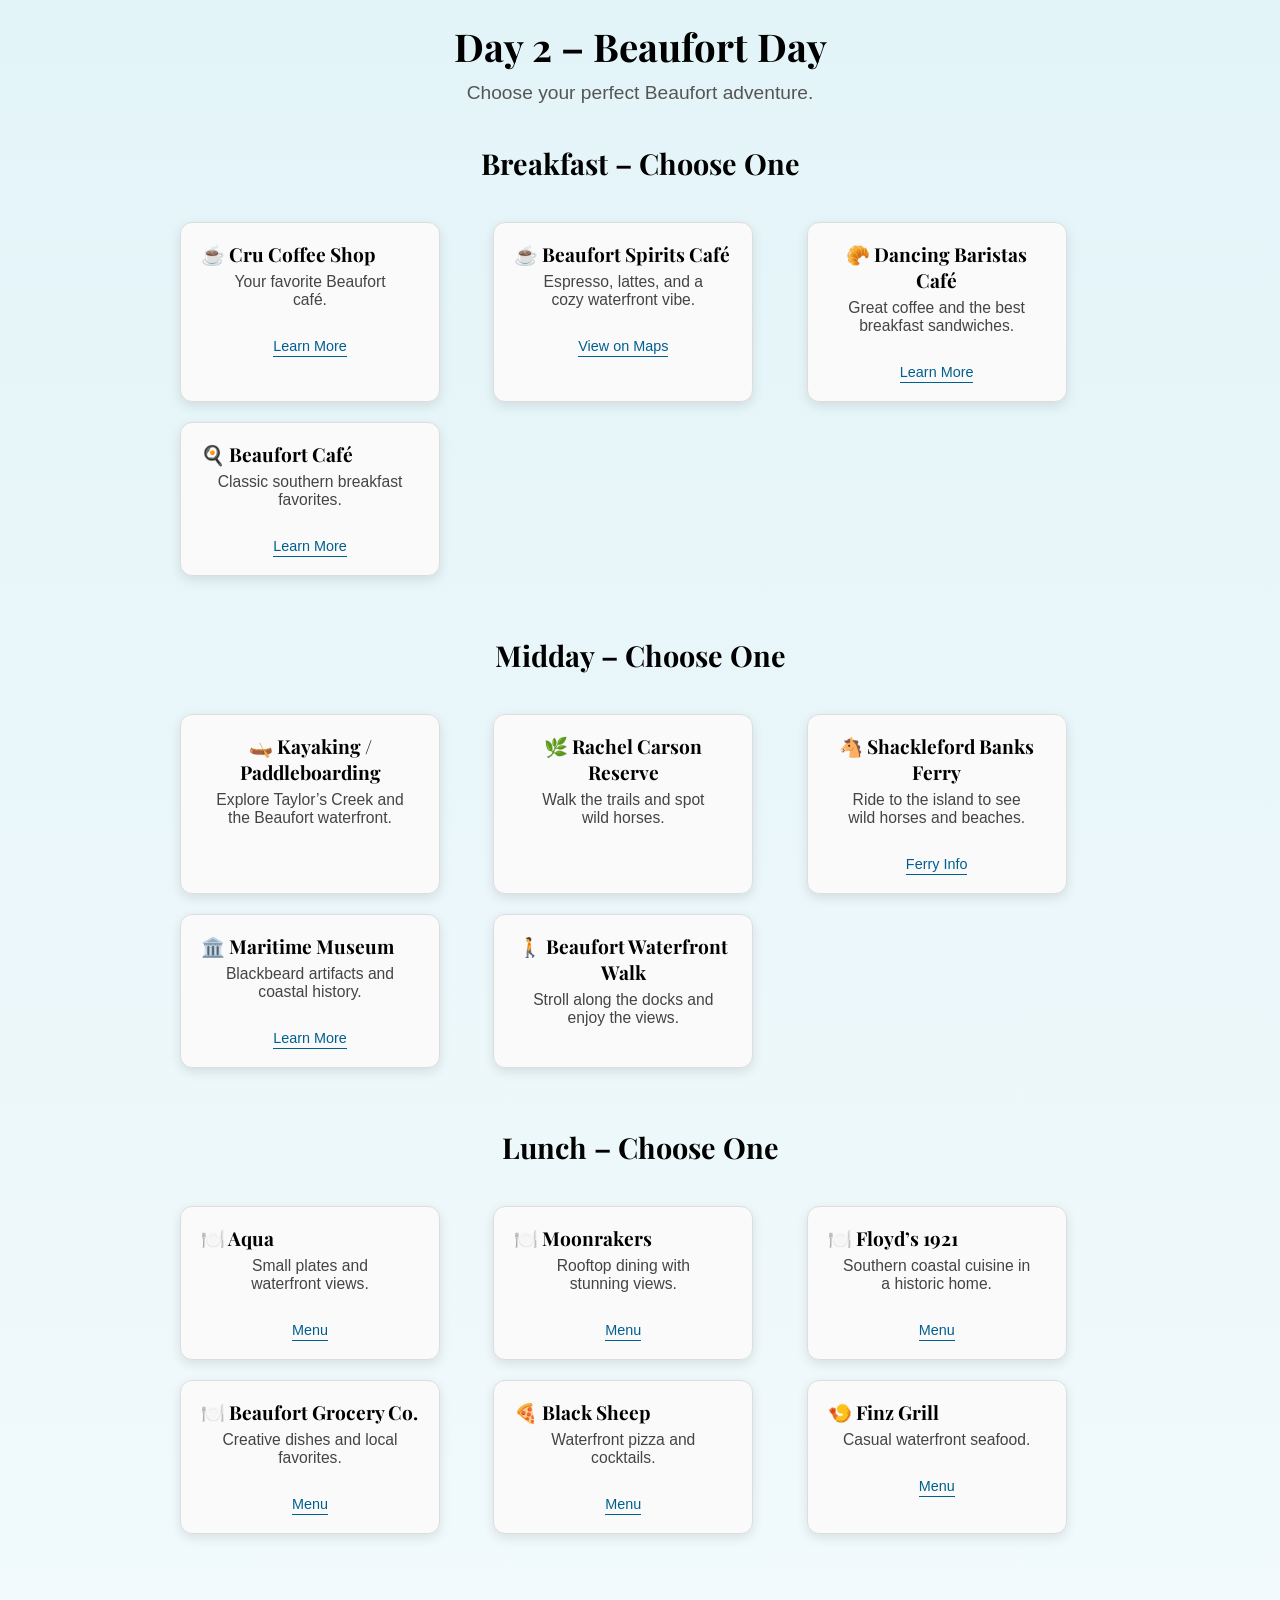
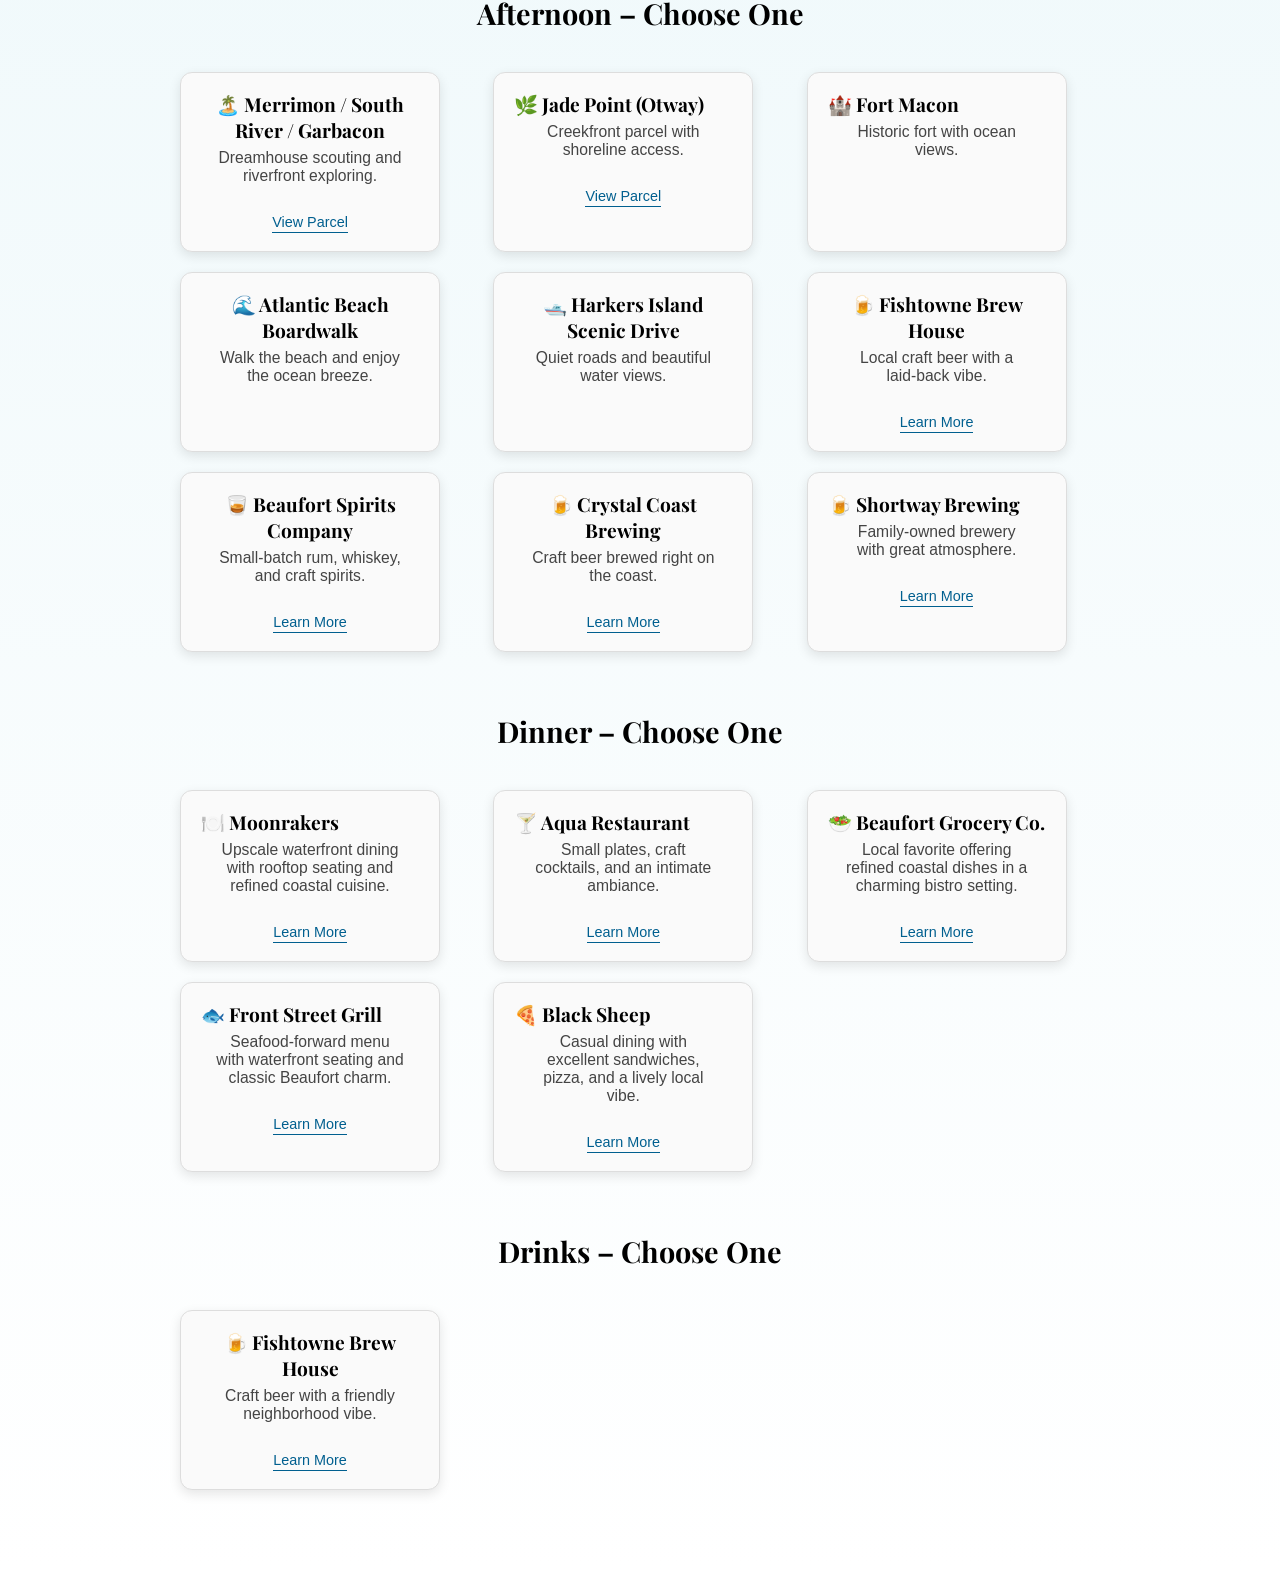
==== day2.html @ 66f26728 "Revise Day 2 itinerary layout and content Updated the HTML structure and content for Day 2 itinerary" ====
<!DOCTYPE html>
<html lang="en">
<head>
    <meta charset="UTF-8">
    <title>Day 2 – Beaufort Day</title>
    <meta name="viewport" content="width=device-width, initial-scale=1.0">

    <link rel="stylesheet" href="style.css">
    <link href="https://fonts.googleapis.com/css2?family=Playfair+Display:wght@500;700&family=Lato:wght@300;400;700&display=swap" rel="stylesheet">

    <style>
        body {
            font-family: 'Lato', sans-serif;
            margin: 0;
            background: linear-gradient(180deg, #e3f4f8, #ffffff);
        }

        body::before {
            content: "";
            position: fixed;
            inset: 0;
            background: url('images/water-ripple-texture.png');
            background-size: cover;
            opacity: 0.08;
            pointer-events: none;
        }

        .page-wrapper {
            max-width: 1000px;
            margin: 0 auto;
            padding: 20px;
            position: relative;
            z-index: 1;
        }

        h1 {
            font-family: 'Playfair Display', serif;
            text-align: center;
            font-size: 2.4rem;
            margin-bottom: 10px;
        }

        .page-subtitle {
            text-align: center;
            color: #555;
            margin-bottom: 30px;
        }

        .section {
            margin: 40px 0;
        }

        .section h2 {
            font-family: 'Playfair Display', serif;
            font-size: 1.8rem;
            text-align: center;
            margin-bottom: 10px;
        }

        .section p.section-intro {
            text-align: center;
            color: #555;
            margin-bottom: 20px;
        }

        .choices-container {
            display: grid;
            grid-template-columns: repeat(auto-fit, minmax(260px, 1fr));
            gap: 20px;
            margin-top: 20px;
        }

        .choice-card {
            border-radius: 12px;
            border: 1px solid #ddd;
            padding: 18px 20px;
            background: #fafafa;
            cursor: pointer;
            transition: box-shadow 0.2s ease, transform 0.2s ease;
        }

        .choice-card:hover {
            box-shadow: 0 6px 18px rgba(0,0,0,0.12);
            transform: translateY(-2px);
            background: #ffffff;
        }

        .choice-card.selected {
            border-color: #0077aa;
            box-shadow: 0 0 0 2px rgba(0,119,170,0.25);
            background: #f0fbff;
        }

        .choice-card h3 {
            margin: 0 0 6px 0;
            font-size: 1.2rem;
            font-family: 'Playfair Display', serif;
            display: flex;
            align-items: center;
            gap: 8px;
        }

        .choice-card p {
            margin: 4px 0;
            font-size: 0.98rem;
            color: #444;
        }

        .card-link {
            display: inline-block;
            margin-top: 10px;
            font-size: 0.9rem;
            color: #005f8f;
            text-decoration: none;
            border-bottom: 1px solid #005f8f;
            padding-bottom: 2px;
        }

        .card-link:hover {
            color: #003f5f;
            border-bottom-color: #003f5f;
        }

        .nav-buttons {
            text-align: center;
            margin: 40px 0 20px 0;
        }

        .back-btn,
        .next-btn {
            padding: 10px 22px;
            margin: 0 10px;
            border-radius: 24px;
            border: none;
            cursor: pointer;
            font-size: 1rem;
        }

        .back-btn {
            background: #eee;
            color: #333;
        }

        .next-btn {
            background: #0077aa;
            color: #fff;
        }

        #error-message {
            display: none;
            text-align: center;
            color: #b00020;
            margin-bottom: 10px;
            font-size: 0.95rem;
        }
    </style>
</head>
<body>

<div class="page-wrapper">
    <h1>Day 2 – Beaufort Day</h1>
    <p class="page-subtitle">Choose your perfect Beaufort adventure.</p>

    <div id="error-message">
        Please choose a <strong>Breakfast</strong>, <strong>Midday Activity</strong>, <strong>Lunch</strong>, <strong>Afternoon Option</strong>, <strong>Dinner</strong>, and <strong>Drinks</strong> before continuing.
    </div>

    <!-- BREAKFAST -->
    <section class="section" id="breakfast-section">
        <h2>Breakfast – Choose One</h2>

        <div class="choices-container">

            <div class="choice-card" data-section="breakfast" data-choice="Cru Coffee Shop">
                <h3>☕ Cru Coffee Shop</h3>
                <p>Your favorite Beaufort café.</p>
                <a class="card-link" href="https://beaufortcru.com/" target="_blank" onclick="event.stopPropagation()">Learn More</a>
            </div>

            <div class="choice-card" data-section="breakfast" data-choice="Beaufort Spirits Cafe">
                <h3>☕ Beaufort Spirits Café</h3>
                <p>Espresso, lattes, and a cozy waterfront vibe.</p>
                <a class="card-link"
                   href="https://www.google.com/maps/search/Beaufort+Spirits+Cafe+513+Front+St+Beaufort+NC"
                   target="_blank"
                   onclick="event.stopPropagation()">View on Maps</a>
            </div>

            <div class="choice-card" data-section="breakfast" data-choice="Dancing Baristas">
                <h3>🥐 Dancing Baristas Café</h3>
                <p>Great coffee and the best breakfast sandwiches.</p>
                <a class="card-link" href="https://www.facebook.com/dancingbaristas/" target="_blank" onclick="event.stopPropagation()">Learn More</a>
            </div>

            <div class="choice-card" data-section="breakfast" data-choice="Beaufort Cafe Breakfast">
                <h3>🍳 Beaufort Café</h3>
                <p>Classic southern breakfast favorites.</p>
                <a class="card-link" href="https://www.facebook.com/beaufortcafe/" target="_blank" onclick="event.stopPropagation()">Learn More</a>
            </div>

        </div>
    </section>

    <!-- MIDDAY -->
    <section class="section" id="midday-section">
        <h2>Midday – Choose One</h2>

        <div class="choices-container">

            <div class="choice-card" data-section="midday" data-choice="Kayaking">
                <h3>🛶 Kayaking / Paddleboarding</h3>
                <p>Explore Taylor’s Creek and the Beaufort waterfront.</p>
            </div>

            <div class="choice-card" data-section="midday" data-choice="Rachel Carson Reserve">
                <h3>🌿 Rachel Carson Reserve</h3>
                <p>Walk the trails and spot wild horses.</p>
            </div>

            <div class="choice-card" data-section="midday" data-choice="Shackleford Ferry">
                <h3>🐴 Shackleford Banks Ferry</h3>
                <p>Ride to the island to see wild horses and beaches.</p>
                <a class="card-link" href="https://islandexpressferryservices.com/" target="_blank" onclick="event.stopPropagation()">Ferry Info</a>
            </div>

            <div class="choice-card" data-section="midday" data-choice="Maritime Museum">
                <h3>🏛️ Maritime Museum</h3>
                <p>Blackbeard artifacts and coastal history.</p>
                <a class="card-link" href="https://www.ncmaritimemuseumbeaufort.com/" target="_blank" onclick="event.stopPropagation()">Learn More</a>
            </div>

            <div class="choice-card" data-section="midday" data-choice="Waterfront Walk">
                <h3>🚶 Beaufort Waterfront Walk</h3>
                <p>Stroll along the docks and enjoy the views.</p>
            </div>

        </div>
    </section>

    <!-- LUNCH -->
    <section class="section" id="lunch-section">
        <h2>Lunch – Choose One</h2>

        <div class="choices-container">

            <div class="choice-card" data-section="lunch" data-choice="Aqua Lunch">
                <h3>🍽️ Aqua</h3>
                <p>Small plates and waterfront views.</p>
                <a class="card-link" href="https://aquabeaufort.com/" target="_blank" onclick="event.stopPropagation()">Menu</a>
            </div>

            <div class="choice-card" data-section="lunch" data-choice="Moonrakers Lunch">
                <h3>🍽️ Moonrakers</h3>
                <p>Rooftop dining with stunning views.</p>
                <a class="card-link" href="https://moonrakersbeaufort.com/" target="_blank" onclick="event.stopPropagation()">Menu</a>
            </div>

            <div class="choice-card" data-section="lunch" data-choice="Floyds Lunch">
                <h3>🍽️ Floyd’s 1921</h3>
                <p>Southern coastal cuisine in a historic home.</p>
                <a class="card-link" href="https://www.floyds1921.com/" target="_blank" onclick="event.stopPropagation()">Menu</a>
            </div>

            <div class="choice-card" data-section="lunch" data-choice="Beaufort Grocery Lunch">
                <h3>🍽️ Beaufort Grocery Co.</h3>
                <p>Creative dishes and local favorites.</p>
                <a class="card-link" href="https://www.beaufortgrocery.com/" target="_blank" onclick="event.stopPropagation()">Menu</a>
            </div>

            <div class="choice-card" data-section="lunch" data-choice="Black Sheep Lunch">
                <h3>🍕 Black Sheep</h3>
                <p>Waterfront pizza and cocktails.</p>
                <a class="card-link" href="https://blacksheepbeaufort.com/" target="_blank" onclick="event.stopPropagation()">Menu</a>
            </div>

            <div class="choice-card" data-section="lunch" data-choice="Finz Lunch">
                <h3>🍤 Finz Grill</h3>
                <p>Casual waterfront seafood.</p>
                <a class="card-link" href="https://www.finzgrill.com/" target="_blank" onclick="event.stopPropagation()">Menu</a>
            </div>

        </div>
    </section>

    <!-- AFTERNOON -->
    <section class="section" id="afternoon-section">
        <h2>Afternoon – Choose One</h2>

        <div class="choices-container">

            <div class="choice-card" data-section="afternoon" data-choice="Merrimon Zillow">
                <h3>🏝️ Merrimon / South River / Garbacon</h3>
                <p>Dreamhouse scouting and riverfront exploring.</p>
                <a class="card-link" href="https://www.zillow.com/homedetails/257-Garbacon-Dr-LOT-106-Beaufort-NC-28516/2087961915_zpid/" target="_blank" onclick="event.stopPropagation()">View Parcel</a>
            </div>

            <div class="choice-card" data-section="afternoon" data-choice="Jade Point Zillow">
                <h3>🌿 Jade Point (Otway)</h3>
                <p>Creekfront parcel with shoreline access.</p>
                <a class="card-link" href="https://www.zillow.com/homeddetails/122-Jade-St-LOT-27-Beaufort-NC-28516/2087879840_zpid/" target="_blank" onclick="event.stopPropagation()">View Parcel</a>
            </div>

            <div class="choice-card" data-section="afternoon" data-choice="Fort Macon">
                <h3>🏰 Fort Macon</h3>
                <p>Historic fort with ocean views.</p>
            </div>

            <div class="choice-card" data-section="afternoon" data-choice="Atlantic Beach Boardwalk">
                <h3>🌊 Atlantic Beach Boardwalk</h3>
                <p>Walk the beach and enjoy the ocean breeze.</p>
            </div>

            <div class="choice-card" data-section="afternoon" data-choice="Harkers Island">
                <h3>🛥️ Harkers Island Scenic Drive</h3>
                <p>Quiet roads and beautiful water views.</p>
            </div>

            <div class="choice-card" data-section="afternoon" data-choice="Fishtowne Brew House Afternoon">
                <h3>🍺 Fishtowne Brew House</h3>
                <p>Local craft beer with a laid‑back vibe.</p>
                <a class="card-link" href="https://www.fishtownebrewhouse.com/" target="_blank" onclick="event.stopPropagation()">Learn More</a>
            </div>

            <div class="choice-card" data-section="afternoon" data-choice="Beaufort Spirits Company Afternoon">
                <h3>🥃 Beaufort Spirits Company</h3>
                <p>Small‑batch rum, whiskey, and craft spirits.</p>
                <a class="card-link" href="https://beaufortspiritscompany.com/" target="_blank" onclick="event.stopPropagation()">Learn More</a>
            </div>

            <div class="choice-card" data-section="afternoon" data-choice="Crystal Coast Brewing Afternoon">
                <h3>🍺 Crystal Coast Brewing</h3>
                <p>Craft beer brewed right on the coast.</p>
                <a class="card-link" href="https://crystalcoastbrewingcompany.com/" target="_blank" onclick="event.stopPropagation()">Learn More</a>
            </div>

            <div class="choice-card" data-section="afternoon" data-choice="Shortway Brewing Afternoon">
                <h3>🍺 Shortway Brewing</h3>
                <p>Family‑owned brewery with great atmosphere.</p>
                <a class="card-link" href="https://shortwaybrewing.com/" target="_blank" onclick="event.stopPropagation()">Learn More</a>
            </div>

        </div>
    </section>

    <!-- DINNER SECTION -->
    <section class="section" id="dinner-section">
        <h2>Dinner – Choose One</h2>

        <div class="choices-container">

            <div class="choice-card" data-section="dinner" data-choice="Moonrakers">
                <h3>🍽️ Moonrakers</h3>
                <p>Upscale waterfront dining with rooftop seating and refined coastal cuisine.</p>
                <a class="card-link" href="https://moonrakersbeaufort.com/" target="_blank" onclick="event.stopPropagation()">Learn More</a>
            </div>

            <div class="choice-card" data-section="dinner" data-choice="Aqua">
                <h3>🍸 Aqua Restaurant</h3>
                <p>Small plates, craft cocktails, and an intimate ambiance.</p>
                <a class="card-link" href="https://aquaexperience.com/" target="_blank" onclick="event.stopPropagation()">Learn More</a>
            </div>

            <div class="choice-card" data-section="dinner" data-choice="Beaufort Grocery Co">
                <h3>🥗 Beaufort Grocery Co.</h3>
                <p>Local favorite offering refined coastal dishes in a charming bistro setting.</p>
                <a class="card-link" href="https://beaufortgrocery.com/" target="_blank" onclick="event.stopPropagation()">Learn More</a>
            </div>

            <div class="choice-card" data-section="dinner" data-choice="Front Street Grill">
                <h3>🐟 Front Street Grill</h3>
                <p>Seafood-forward menu with waterfront seating and classic Beaufort charm.</p>
                <a class="card-link" href="https://frontstreetgrillatstillwater.com/" target="_blank" onclick="event.stopPropagation()">Learn More</a>
            </div>

            <div class="choice-card" data-section="dinner" data-choice="Black Sheep">
                <h3>🍕 Black Sheep</h3>
                <p>Casual dining with excellent sandwiches, pizza, and a lively local vibe.</p>
                <a class="card-link" href="https://blacksheepbeaufort.com/" target="_blank" onclick="event.stopPropagation()">Learn More</a>
            </div>

        </div>
    </section>

    <!-- DRINKS SECTION -->
    <section class="section" id="drinks-section">
        <h2>Drinks – Choose One</h2>

        <div class="choices-container">

            <div class="choice-card" data-section="drinks" data-choice="Fishtowne Brew House">
                <h3>🍺 Fishtowne Brew House</h3>
                <p>Craft beer with a friendly neighborhood vibe.</p>
                <a class="card-link" href="https://www.fishtownebrewhouse.com/" target="_blank" onclick="event.stopPropagation()">Learn More</a>
            </div>

            <div class="choice-card" data-section="drinks" data
---- style.css ----
/* GLOBAL RESET */
* {
    margin: 0;
    padding: 0;
    box-sizing: border-box;
    font-family: Arial, Helvetica, sans-serif;
}

/* HERO SECTION */
.hero {
    position: relative;
    width: 100%;
    height: 100vh;
    overflow: hidden;
}

.hero-img {
    width: 100%;
    height: 100%;
    object-fit: cover;
    filter: brightness(60%);
}

.hero-text {
    position: absolute;
    top: 50%;
    left: 50%;
    transform: translate(-50%, -50%);
    text-align: center;
    color: white;
}

.hero-text h1 {
    font-size: 3rem;
    margin-bottom: 10px;
}

.hero-text p {
    font-size: 1.3rem;
    margin-bottom: 25px;
}

/* BUTTONS */
.start-btn,
.next-btn,
.back-btn {
    padding: 12px 25px;
    font-size: 1.1rem;
    border: none;
    border-radius: 8px;
    cursor: pointer;
    background-color: #ffffff;
    color: #333;
    transition: 0.2s;
}

.start-btn:hover,
.next-btn:hover,
.back-btn:hover {
    background-color: #f0f0f0;
}

/* PAGE TITLES */
.page-title {
    text-align: center;
    margin-top: 30px;
    font-size: 2rem;
}

.page-subtitle {
    text-align: center;
    margin-bottom: 25px;
    font-size: 1.2rem;
    color: #555;
}

/* CHOICE CARDS */
.choices-container {
    display: flex;
    flex-wrap: wrap;
    justify-content: center;
    gap: 25px;
    padding: 20px;
}

.choice-card {
    width: 300px;
    background: #fff;
    border-radius: 12px;
    overflow: hidden;
    box-shadow: 0 4px 10px rgba(0,0,0,0.15);
    cursor: pointer;
    transition: transform 0.2s;
    text-align: center;
}

.choice-card:hover {
    transform: scale(1.03);
}

.choice-card img {
    width: 100%;
    height: 200px;
    object-fit: cover;
}

.choice-card h2 {
    margin: 15px 0 5px;
}

.choice-card p {
    padding: 0 15px 15px;
    color: #555;
}

.external-link {
    display: block;
    padding: 10px;
    background: #f7f7f7;
    text-decoration: none;
    color: #0077cc;
    font-weight: bold;
}

/* NAVIGATION BUTTONS */
.nav-buttons {
    display: flex;
    justify-content: space-between;
    padding: 20px;
}
/* Boutique link styling */
.external-link {
    color: #005f8f;
    text-decoration: none;
    font-weight: 500;
    border-bottom: 1px solid #005f8f;
    padding-bottom: 2px;
}

.external-link:hover {
    color: #003f5f;
    border-bottom-color: #003f5f;
}

/* Boutique card layout */
.choices-container {
    display: flex;
    flex-wrap: wrap;
    justify-content: center;
    gap: 25px;
}

.choice-card {
    background: white;
    border-radius: 12px;
    padding: 15px;
    width: 260px;
    box-shadow: 0 4px 12px rgba(0,0,0,0.1);
    transition: transform 0.2s ease;
    animation: fadeInUp 0.6s ease;
}

.choice-card:hover {
    transform: translateY(-4px);
}

@keyframes fadeInUp {
    from { opacity: 0; transform: translateY(15px); }
    to { opacity: 1; transform: translateY(0); }
}
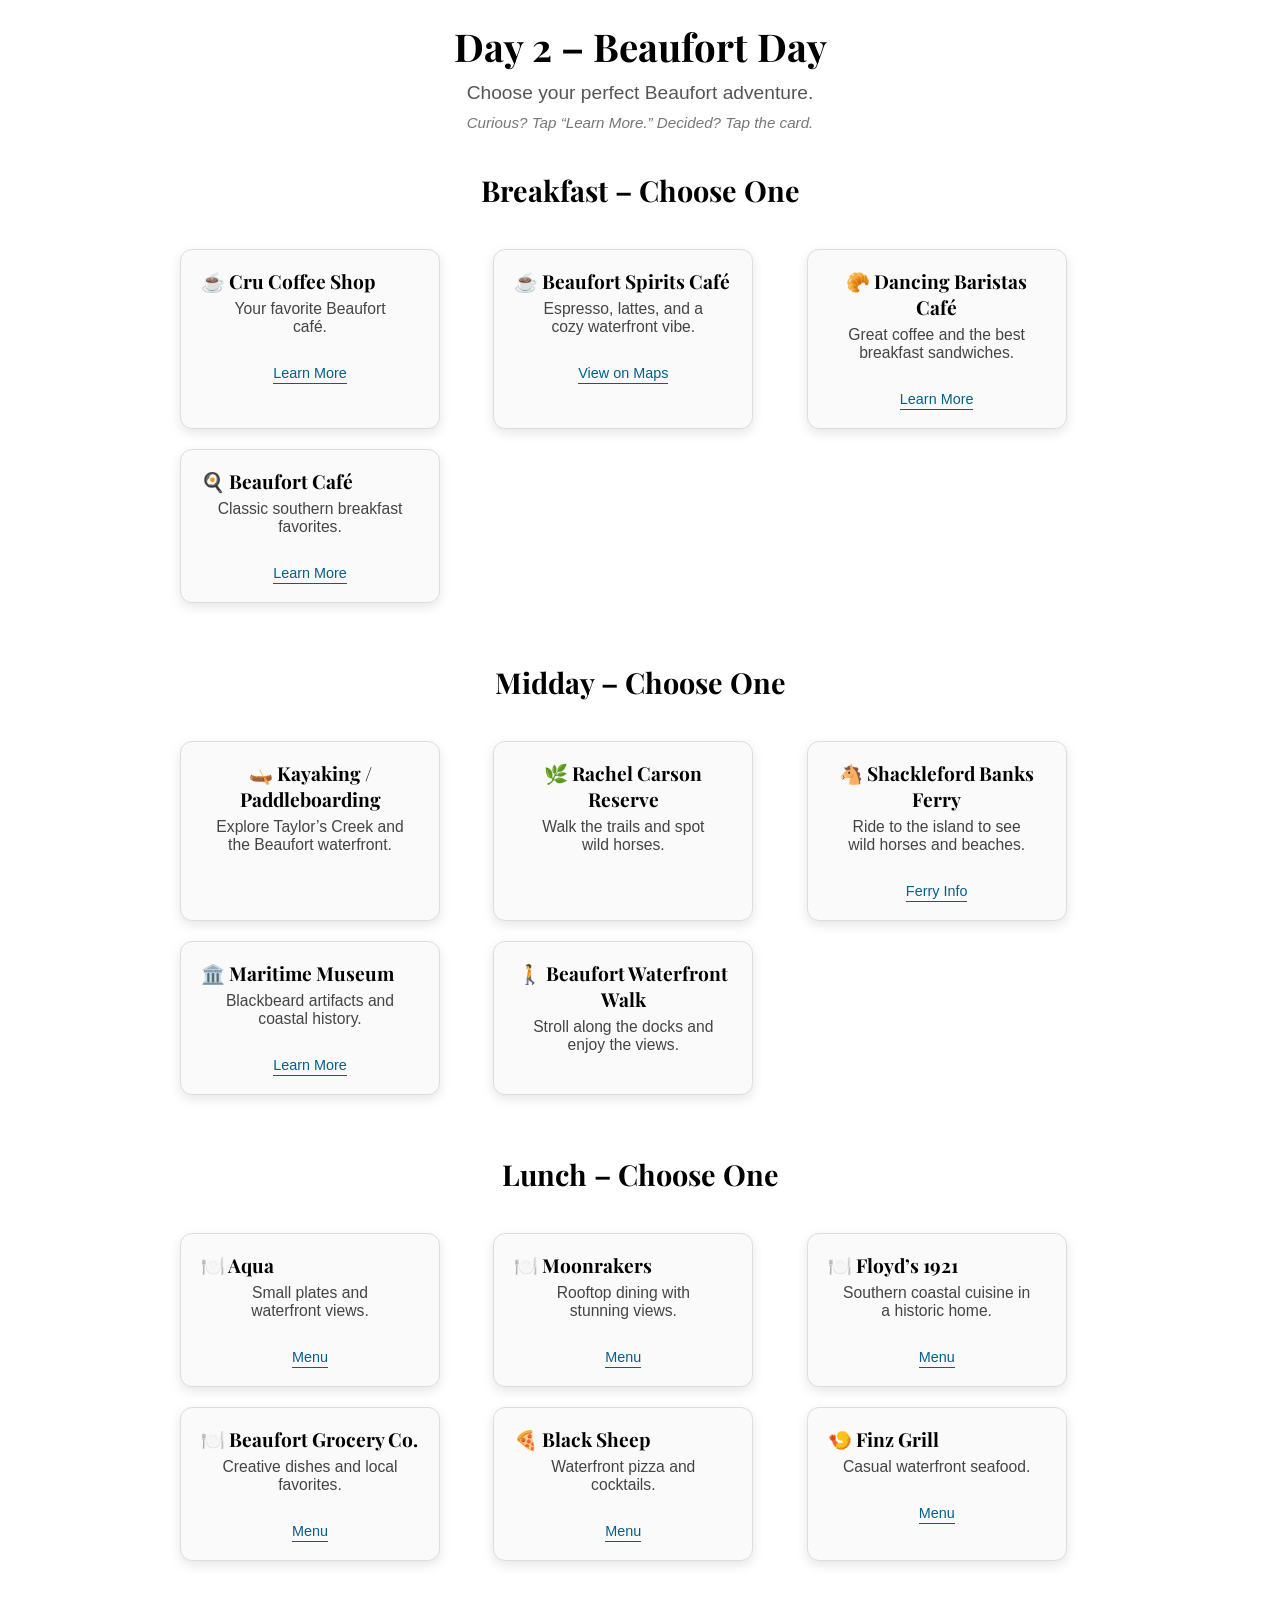
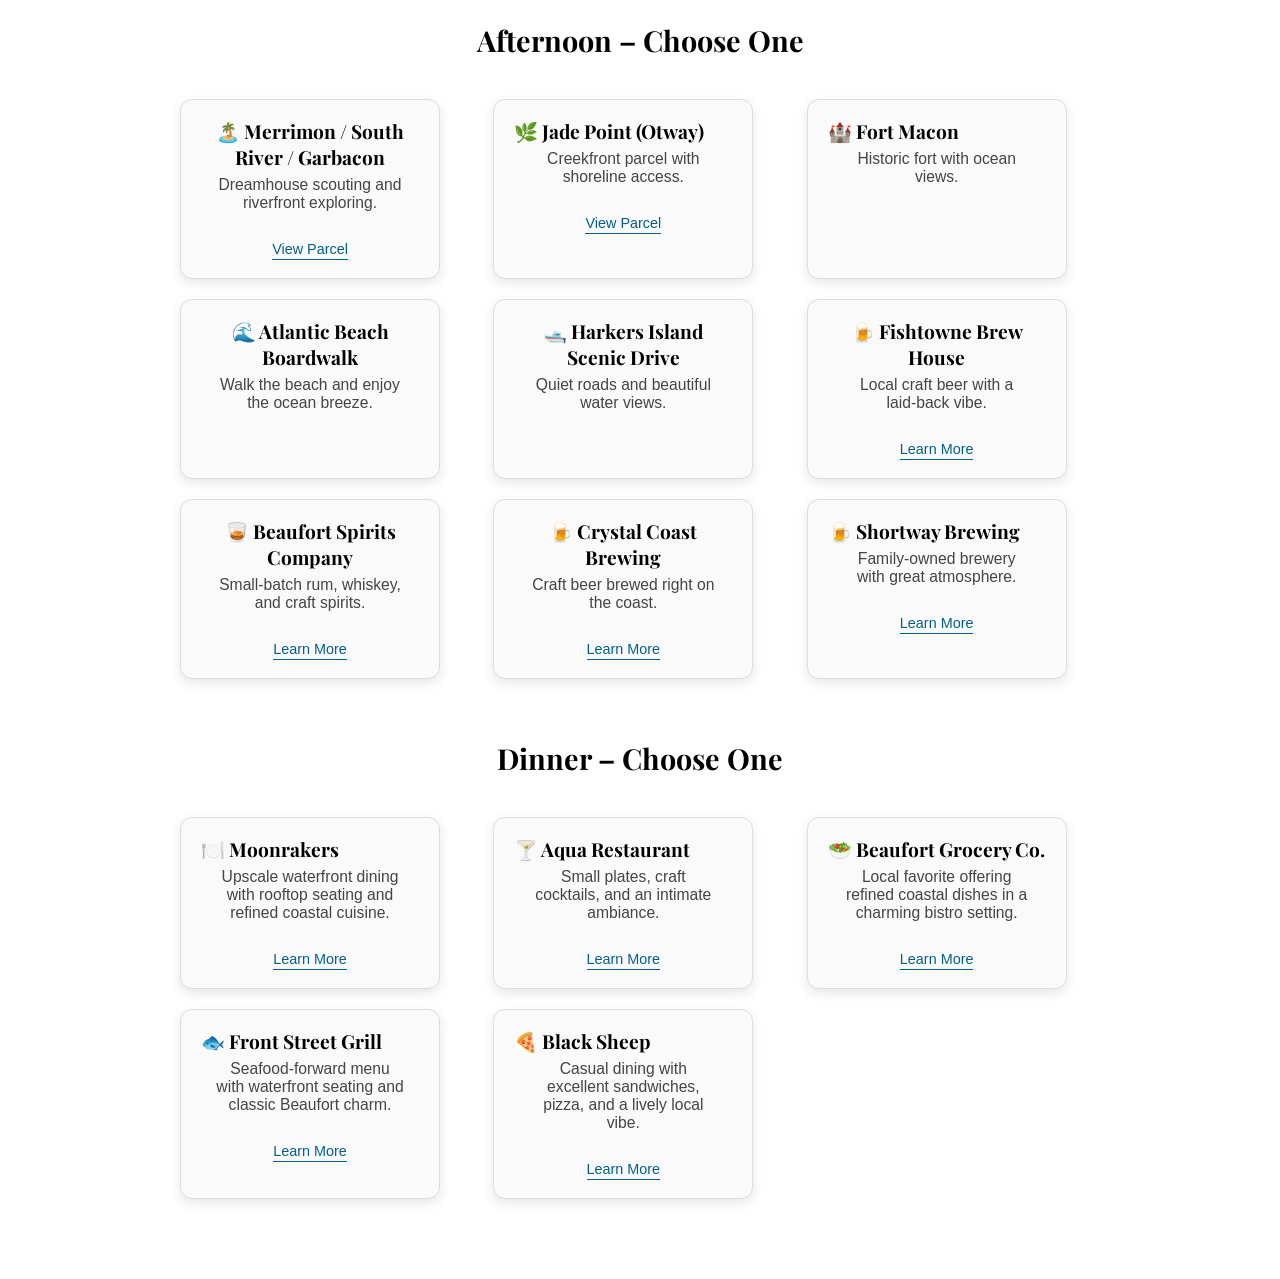
==== commit ed294c45: "Refactor Day 2 HTML structure and styles Updated the HTML structure and styles for Day 2, including " ====
--- a/day2.html
+++ b/day2.html
@@ -12,25 +12,13 @@
         body {
             font-family: 'Lato', sans-serif;
             margin: 0;
-            background: linear-gradient(180deg, #e3f4f8, #ffffff);
-        }
-
-        body::before {
-            content: "";
-            position: fixed;
-            inset: 0;
-            background: url('images/water-ripple-texture.png');
-            background-size: cover;
-            opacity: 0.08;
-            pointer-events: none;
+            background: #ffffff;
         }
 
         .page-wrapper {
             max-width: 1000px;
             margin: 0 auto;
             padding: 20px;
-            position: relative;
-            z-index: 1;
         }
 
         h1 {
@@ -43,7 +31,15 @@
         .page-subtitle {
             text-align: center;
             color: #555;
+            margin-bottom: 10px;
+        }
+
+        .instruction-line {
+            text-align: center;
+            color: #777;
+            font-size: 0.95rem;
             margin-bottom: 30px;
+            font-style: italic;
         }
 
         .section {
@@ -55,12 +51,6 @@
             font-size: 1.8rem;
             text-align: center;
             margin-bottom: 10px;
-        }
-
-        .section p.section-intro {
-            text-align: center;
-            color: #555;
-            margin-bottom: 20px;
         }
 
         .choices-container {
@@ -161,8 +151,10 @@
     <h1>Day 2 – Beaufort Day</h1>
     <p class="page-subtitle">Choose your perfect Beaufort adventure.</p>
 
+    <p class="instruction-line">Curious? Tap “Learn More.” Decided? Tap the card.</p>
+
     <div id="error-message">
-        Please choose a <strong>Breakfast</strong>, <strong>Midday Activity</strong>, <strong>Lunch</strong>, <strong>Afternoon Option</strong>, <strong>Dinner</strong>, and <strong>Drinks</strong> before continuing.
+        Please choose <strong>Breakfast</strong>, <strong>Midday</strong>, <strong>Lunch</strong>, <strong>Afternoon</strong>, <strong>Dinner</strong>, and <strong>Drinks</strong> before continuing.
     </div>
 
     <!-- BREAKFAST -->
@@ -383,14 +375,4 @@
 
     <!-- DRINKS SECTION -->
     <section class="section" id="drinks-section">
-        <h2>Drinks – Choose One</h2>
-
-        <div class="choices-container">
-
-            <div class="choice-card" data-section="drinks" data-choice="Fishtowne Brew House">
-                <h3>🍺 Fishtowne Brew House</h3>
-                <p>Craft beer with a friendly neighborhood vibe.</p>
-                <a class="card-link" href="https://www.fishtownebrewhouse.com/" target="_blank" onclick="event.stopPropagation()">Learn More</a>
-            </div>
-
-            <div class="choice-card" data-section="drinks" data
+        <h2>
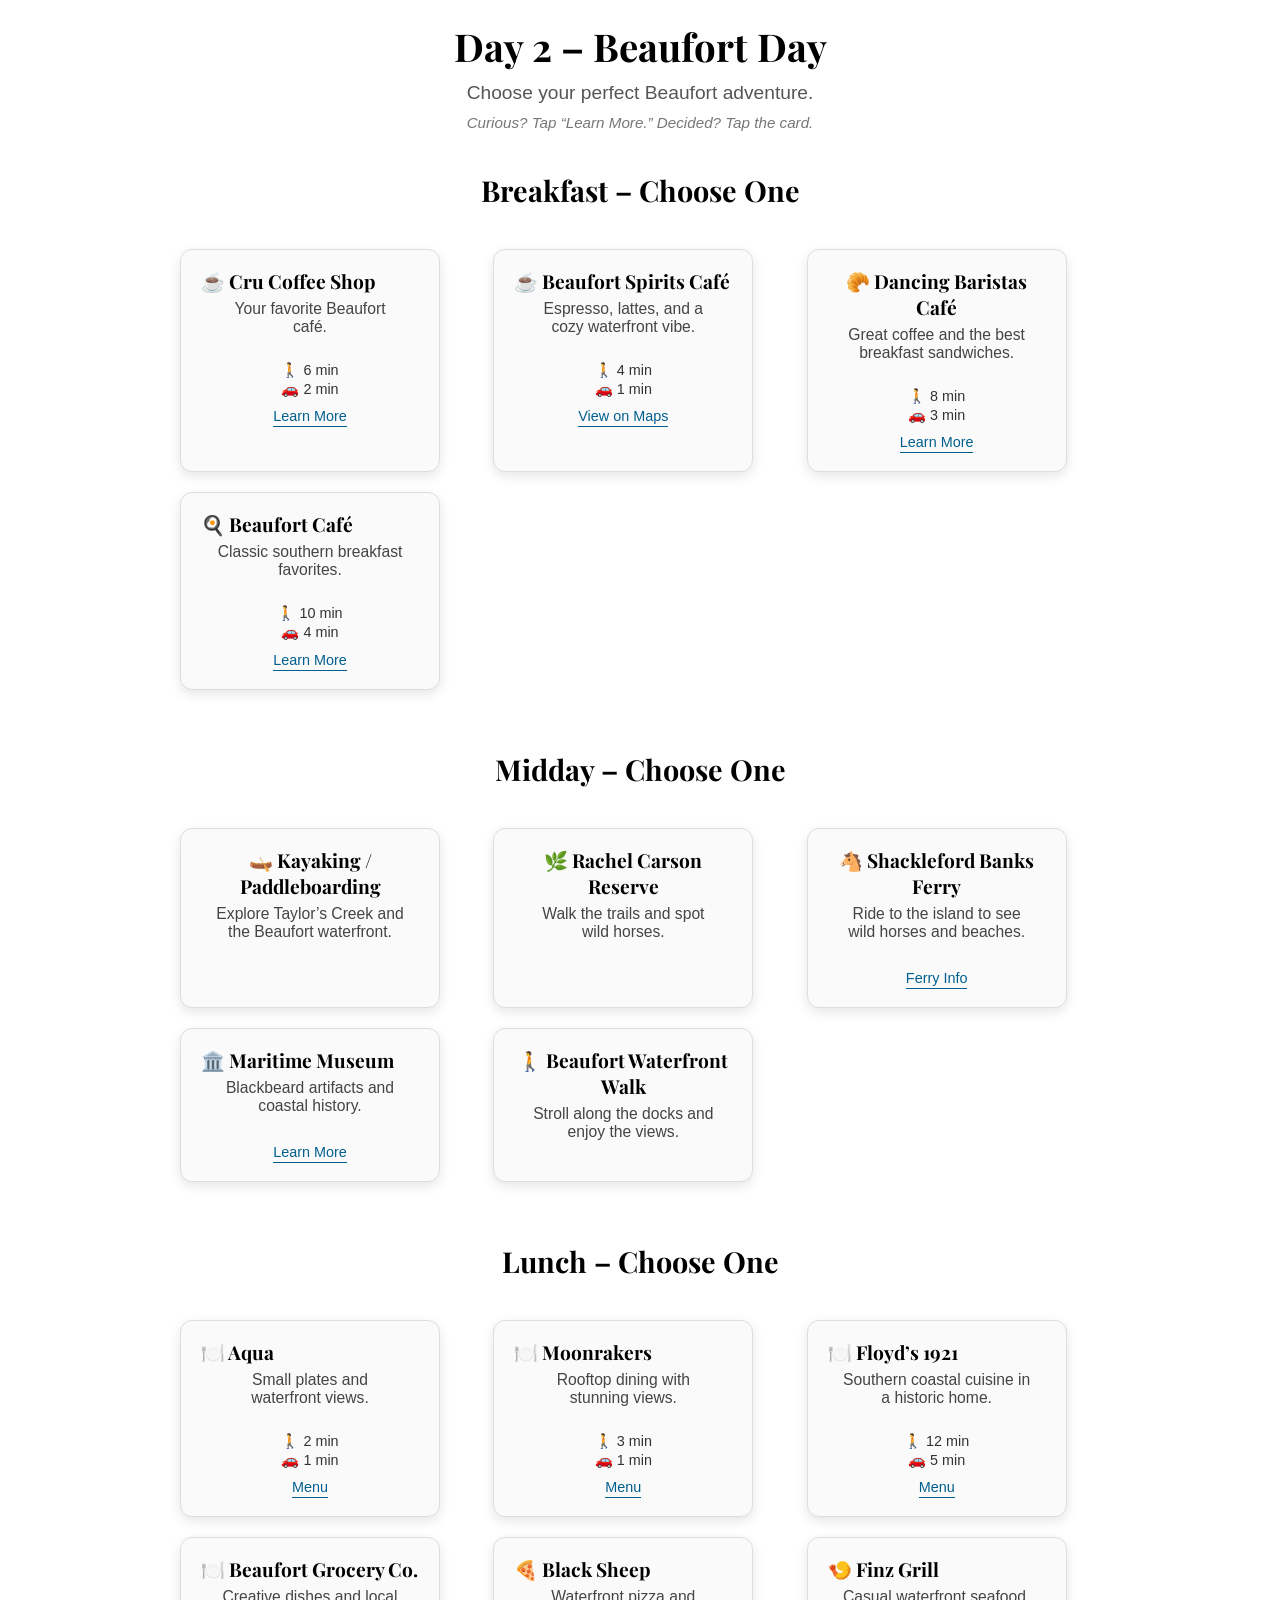
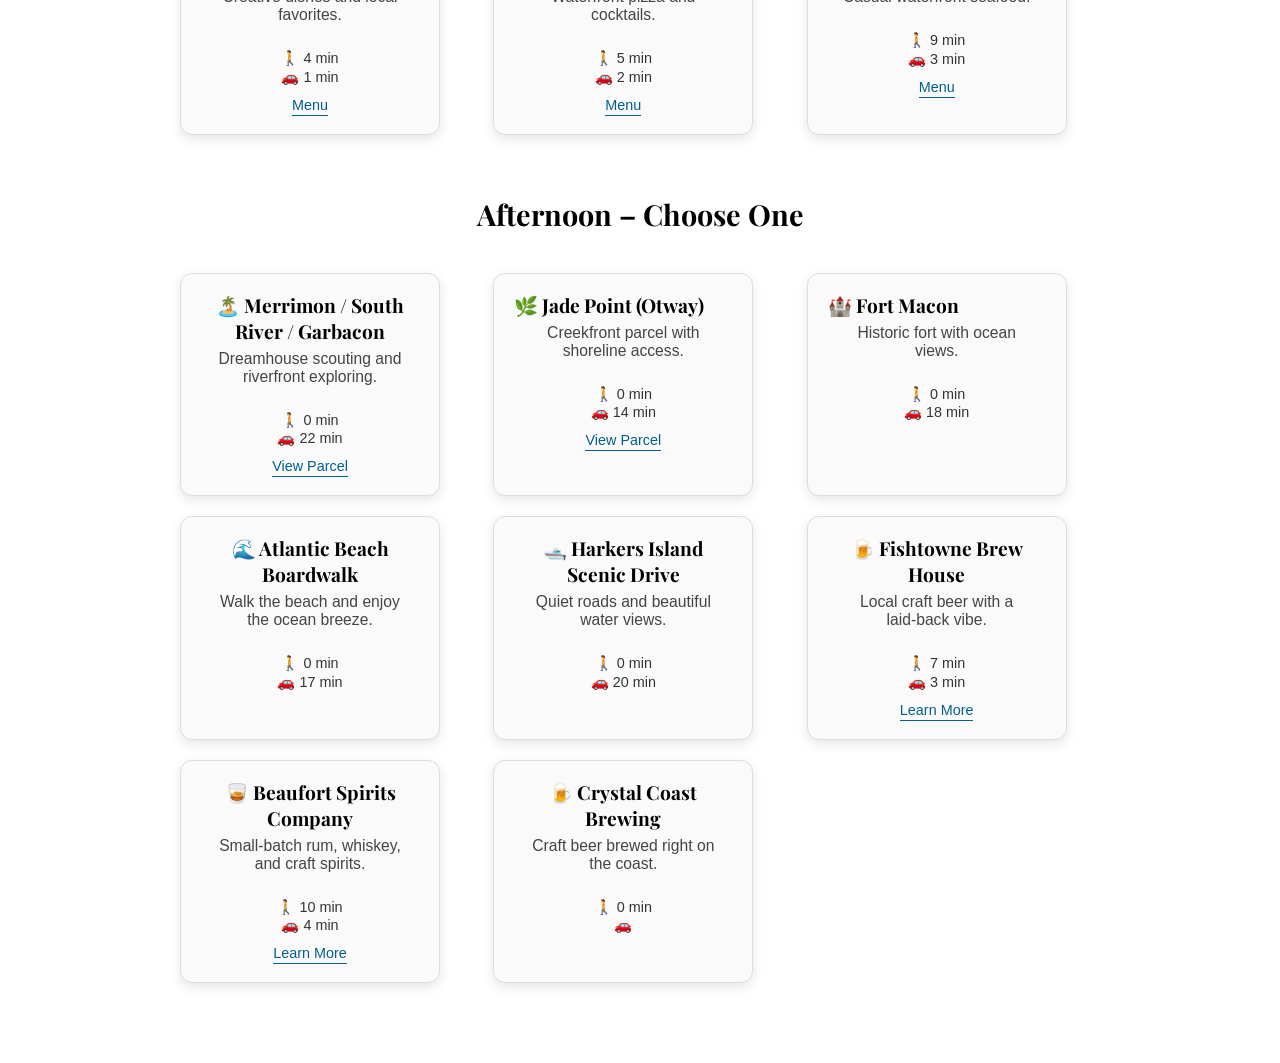
==== commit a850be30: "Enhance Day 2 HTML with distance info and layout updates Updated the HTML structure for Day 2, addin" ====
--- a/day2.html
+++ b/day2.html
@@ -15,10 +15,23 @@
             background: #ffffff;
         }
 
+        body::before {
+            content: "";
+            position: fixed;
+            inset: 0;
+            background: url('images/marina-wood.jpg');
+            background-size: cover;
+            background-position: center;
+            opacity: 0.10;
+            pointer-events: none;
+        }
+
         .page-wrapper {
             max-width: 1000px;
             margin: 0 auto;
             padding: 20px;
+            position: relative;
+            z-index: 1;
         }
 
         h1 {
@@ -94,6 +107,13 @@
             margin: 4px 0;
             font-size: 0.98rem;
             color: #444;
+        }
+
+        .distance-line {
+            margin-top: 10px;
+            font-size: 0.9rem;
+            color: #333;
+            line-height: 1.3;
         }
 
         .card-link {
@@ -166,12 +186,20 @@
             <div class="choice-card" data-section="breakfast" data-choice="Cru Coffee Shop">
                 <h3>☕ Cru Coffee Shop</h3>
                 <p>Your favorite Beaufort café.</p>
+                <div class="distance-line">
+                    <span>🚶 6 min</span><br>
+                    <span>🚗 2 min</span>
+                </div>
                 <a class="card-link" href="https://beaufortcru.com/" target="_blank" onclick="event.stopPropagation()">Learn More</a>
             </div>
 
             <div class="choice-card" data-section="breakfast" data-choice="Beaufort Spirits Cafe">
                 <h3>☕ Beaufort Spirits Café</h3>
                 <p>Espresso, lattes, and a cozy waterfront vibe.</p>
+                <div class="distance-line">
+                    <span>🚶 4 min</span><br>
+                    <span>🚗 1 min</span>
+                </div>
                 <a class="card-link"
                    href="https://www.google.com/maps/search/Beaufort+Spirits+Cafe+513+Front+St+Beaufort+NC"
                    target="_blank"
@@ -181,12 +209,20 @@
             <div class="choice-card" data-section="breakfast" data-choice="Dancing Baristas">
                 <h3>🥐 Dancing Baristas Café</h3>
                 <p>Great coffee and the best breakfast sandwiches.</p>
+                <div class="distance-line">
+                    <span>🚶 8 min</span><br>
+                    <span>🚗 3 min</span>
+                </div>
                 <a class="card-link" href="https://www.facebook.com/dancingbaristas/" target="_blank" onclick="event.stopPropagation()">Learn More</a>
             </div>
 
             <div class="choice-card" data-section="breakfast" data-choice="Beaufort Cafe Breakfast">
                 <h3>🍳 Beaufort Café</h3>
                 <p>Classic southern breakfast favorites.</p>
+                <div class="distance-line">
+                    <span>🚶 10 min</span><br>
+                    <span>🚗 4 min</span>
+                </div>
                 <a class="card-link" href="https://www.facebook.com/beaufortcafe/" target="_blank" onclick="event.stopPropagation()">Learn More</a>
             </div>
 
@@ -238,36 +274,60 @@
             <div class="choice-card" data-section="lunch" data-choice="Aqua Lunch">
                 <h3>🍽️ Aqua</h3>
                 <p>Small plates and waterfront views.</p>
+                <div class="distance-line">
+                    <span>🚶 2 min</span><br>
+                    <span>🚗 1 min</span>
+                </div>
                 <a class="card-link" href="https://aquabeaufort.com/" target="_blank" onclick="event.stopPropagation()">Menu</a>
             </div>
 
             <div class="choice-card" data-section="lunch" data-choice="Moonrakers Lunch">
                 <h3>🍽️ Moonrakers</h3>
                 <p>Rooftop dining with stunning views.</p>
+                <div class="distance-line">
+                    <span>🚶 3 min</span><br>
+                    <span>🚗 1 min</span>
+                </div>
                 <a class="card-link" href="https://moonrakersbeaufort.com/" target="_blank" onclick="event.stopPropagation()">Menu</a>
             </div>
 
             <div class="choice-card" data-section="lunch" data-choice="Floyds Lunch">
                 <h3>🍽️ Floyd’s 1921</h3>
                 <p>Southern coastal cuisine in a historic home.</p>
+                <div class="distance-line">
+                    <span>🚶 12 min</span><br>
+                    <span>🚗 5 min</span>
+                </div>
                 <a class="card-link" href="https://www.floyds1921.com/" target="_blank" onclick="event.stopPropagation()">Menu</a>
             </div>
 
             <div class="choice-card" data-section="lunch" data-choice="Beaufort Grocery Lunch">
                 <h3>🍽️ Beaufort Grocery Co.</h3>
                 <p>Creative dishes and local favorites.</p>
+                <div class="distance-line">
+                    <span>🚶 4 min</span><br>
+                    <span>🚗 1 min</span>
+                </div>
                 <a class="card-link" href="https://www.beaufortgrocery.com/" target="_blank" onclick="event.stopPropagation()">Menu</a>
             </div>
 
             <div class="choice-card" data-section="lunch" data-choice="Black Sheep Lunch">
                 <h3>🍕 Black Sheep</h3>
                 <p>Waterfront pizza and cocktails.</p>
+                <div class="distance-line">
+                    <span>🚶 5 min</span><br>
+                    <span>🚗 2 min</span>
+                </div>
                 <a class="card-link" href="https://blacksheepbeaufort.com/" target="_blank" onclick="event.stopPropagation()">Menu</a>
             </div>
 
             <div class="choice-card" data-section="lunch" data-choice="Finz Lunch">
                 <h3>🍤 Finz Grill</h3>
                 <p>Casual waterfront seafood.</p>
+                <div class="distance-line">
+                    <span>🚶 9 min</span><br>
+                    <span>🚗 3 min</span>
+                </div>
                 <a class="card-link" href="https://www.finzgrill.com/" target="_blank" onclick="event.stopPropagation()">Menu</a>
             </div>
 
@@ -283,96 +343,73 @@
             <div class="choice-card" data-section="afternoon" data-choice="Merrimon Zillow">
                 <h3>🏝️ Merrimon / South River / Garbacon</h3>
                 <p>Dreamhouse scouting and riverfront exploring.</p>
+                <div class="distance-line">
+                    <span>🚶 0 min</span><br>
+                    <span>🚗 22 min</span>
+                </div>
                 <a class="card-link" href="https://www.zillow.com/homedetails/257-Garbacon-Dr-LOT-106-Beaufort-NC-28516/2087961915_zpid/" target="_blank" onclick="event.stopPropagation()">View Parcel</a>
             </div>
 
             <div class="choice-card" data-section="afternoon" data-choice="Jade Point Zillow">
                 <h3>🌿 Jade Point (Otway)</h3>
                 <p>Creekfront parcel with shoreline access.</p>
+                <div class="distance-line">
+                    <span>🚶 0 min</span><br>
+                    <span>🚗 14 min</span>
+                </div>
                 <a class="card-link" href="https://www.zillow.com/homeddetails/122-Jade-St-LOT-27-Beaufort-NC-28516/2087879840_zpid/" target="_blank" onclick="event.stopPropagation()">View Parcel</a>
             </div>
 
             <div class="choice-card" data-section="afternoon" data-choice="Fort Macon">
                 <h3>🏰 Fort Macon</h3>
                 <p>Historic fort with ocean views.</p>
+                <div class="distance-line">
+                    <span>🚶 0 min</span><br>
+                    <span>🚗 18 min</span>
+                </div>
             </div>
 
             <div class="choice-card" data-section="afternoon" data-choice="Atlantic Beach Boardwalk">
                 <h3>🌊 Atlantic Beach Boardwalk</h3>
                 <p>Walk the beach and enjoy the ocean breeze.</p>
+                <div class="distance-line">
+                    <span>🚶 0 min</span><br>
+                    <span>🚗 17 min</span>
+                </div>
             </div>
 
             <div class="choice-card" data-section="afternoon" data-choice="Harkers Island">
                 <h3>🛥️ Harkers Island Scenic Drive</h3>
                 <p>Quiet roads and beautiful water views.</p>
+                <div class="distance-line">
+                    <span>🚶 0 min</span><br>
+                    <span>🚗 20 min</span>
+                </div>
             </div>
 
             <div class="choice-card" data-section="afternoon" data-choice="Fishtowne Brew House Afternoon">
                 <h3>🍺 Fishtowne Brew House</h3>
                 <p>Local craft beer with a laid‑back vibe.</p>
+                <div class="distance-line">
+                    <span>🚶 7 min</span><br>
+                    <span>🚗 3 min</span>
+                </div>
                 <a class="card-link" href="https://www.fishtownebrewhouse.com/" target="_blank" onclick="event.stopPropagation()">Learn More</a>
             </div>
 
             <div class="choice-card" data-section="afternoon" data-choice="Beaufort Spirits Company Afternoon">
                 <h3>🥃 Beaufort Spirits Company</h3>
                 <p>Small‑batch rum, whiskey, and craft spirits.</p>
+                <div class="distance-line">
+                    <span>🚶 10 min</span><br>
+                    <span>🚗 4 min</span>
+                </div>
                 <a class="card-link" href="https://beaufortspiritscompany.com/" target="_blank" onclick="event.stopPropagation()">Learn More</a>
             </div>
 
             <div class="choice-card" data-section="afternoon" data-choice="Crystal Coast Brewing Afternoon">
                 <h3>🍺 Crystal Coast Brewing</h3>
                 <p>Craft beer brewed right on the coast.</p>
-                <a class="card-link" href="https://crystalcoastbrewingcompany.com/" target="_blank" onclick="event.stopPropagation()">Learn More</a>
-            </div>
-
-            <div class="choice-card" data-section="afternoon" data-choice="Shortway Brewing Afternoon">
-                <h3>🍺 Shortway Brewing</h3>
-                <p>Family‑owned brewery with great atmosphere.</p>
-                <a class="card-link" href="https://shortwaybrewing.com/" target="_blank" onclick="event.stopPropagation()">Learn More</a>
-            </div>
-
-        </div>
-    </section>
-
-    <!-- DINNER SECTION -->
-    <section class="section" id="dinner-section">
-        <h2>Dinner – Choose One</h2>
-
-        <div class="choices-container">
-
-            <div class="choice-card" data-section="dinner" data-choice="Moonrakers">
-                <h3>🍽️ Moonrakers</h3>
-                <p>Upscale waterfront dining with rooftop seating and refined coastal cuisine.</p>
-                <a class="card-link" href="https://moonrakersbeaufort.com/" target="_blank" onclick="event.stopPropagation()">Learn More</a>
-            </div>
-
-            <div class="choice-card" data-section="dinner" data-choice="Aqua">
-                <h3>🍸 Aqua Restaurant</h3>
-                <p>Small plates, craft cocktails, and an intimate ambiance.</p>
-                <a class="card-link" href="https://aquaexperience.com/" target="_blank" onclick="event.stopPropagation()">Learn More</a>
-            </div>
-
-            <div class="choice-card" data-section="dinner" data-choice="Beaufort Grocery Co">
-                <h3>🥗 Beaufort Grocery Co.</h3>
-                <p>Local favorite offering refined coastal dishes in a charming bistro setting.</p>
-                <a class="card-link" href="https://beaufortgrocery.com/" target="_blank" onclick="event.stopPropagation()">Learn More</a>
-            </div>
-
-            <div class="choice-card" data-section="dinner" data-choice="Front Street Grill">
-                <h3>🐟 Front Street Grill</h3>
-                <p>Seafood-forward menu with waterfront seating and classic Beaufort charm.</p>
-                <a class="card-link" href="https://frontstreetgrillatstillwater.com/" target="_blank" onclick="event.stopPropagation()">Learn More</a>
-            </div>
-
-            <div class="choice-card" data-section="dinner" data-choice="Black Sheep">
-                <h3>🍕 Black Sheep</h3>
-                <p>Casual dining with excellent sandwiches, pizza, and a lively local vibe.</p>
-                <a class="card-link" href="https://blacksheepbeaufort.com/" target="_blank" onclick="event.stopPropagation()">Learn More</a>
-            </div>
-
-        </div>
-    </section>
-
-    <!-- DRINKS SECTION -->
-    <section class="section" id="drinks-section">
-        <h2>
+                <div class="distance-line">
+                    <span>🚶 0 min</span><br>
+                    <span>🚗 
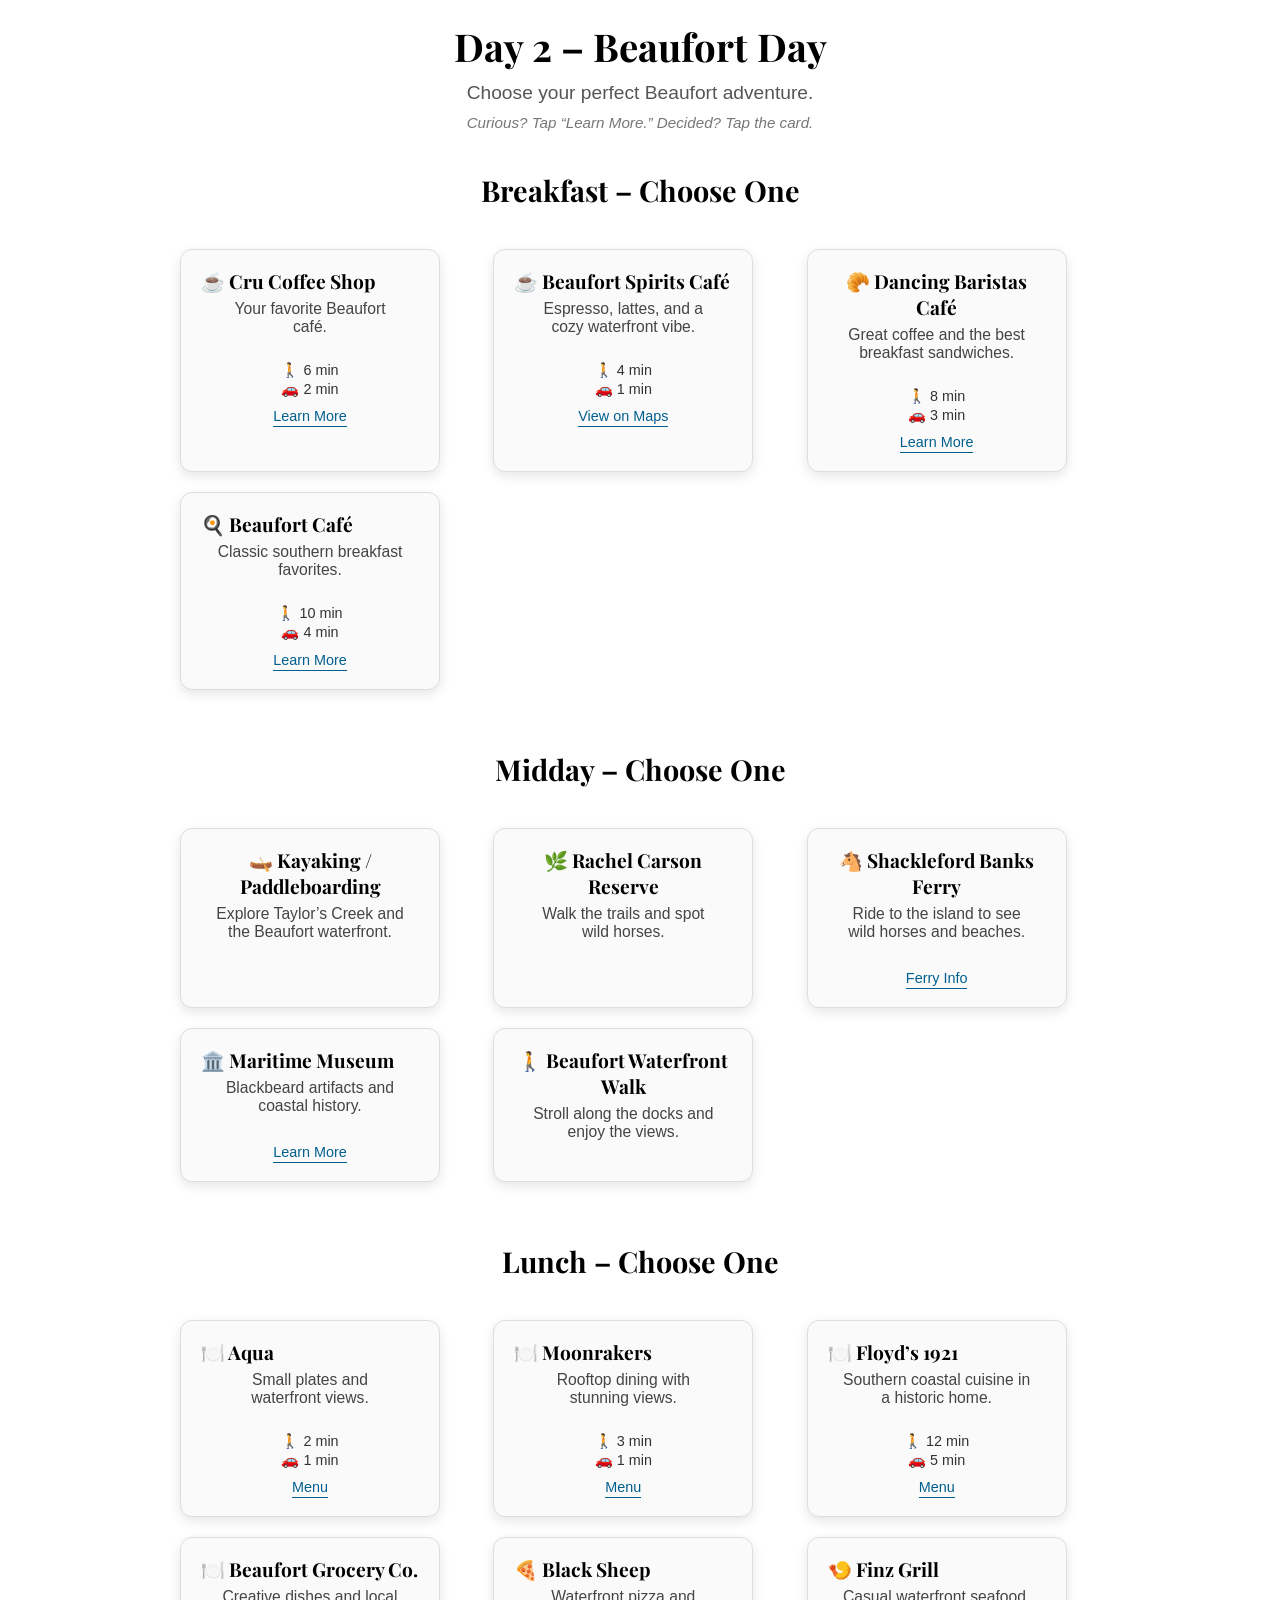
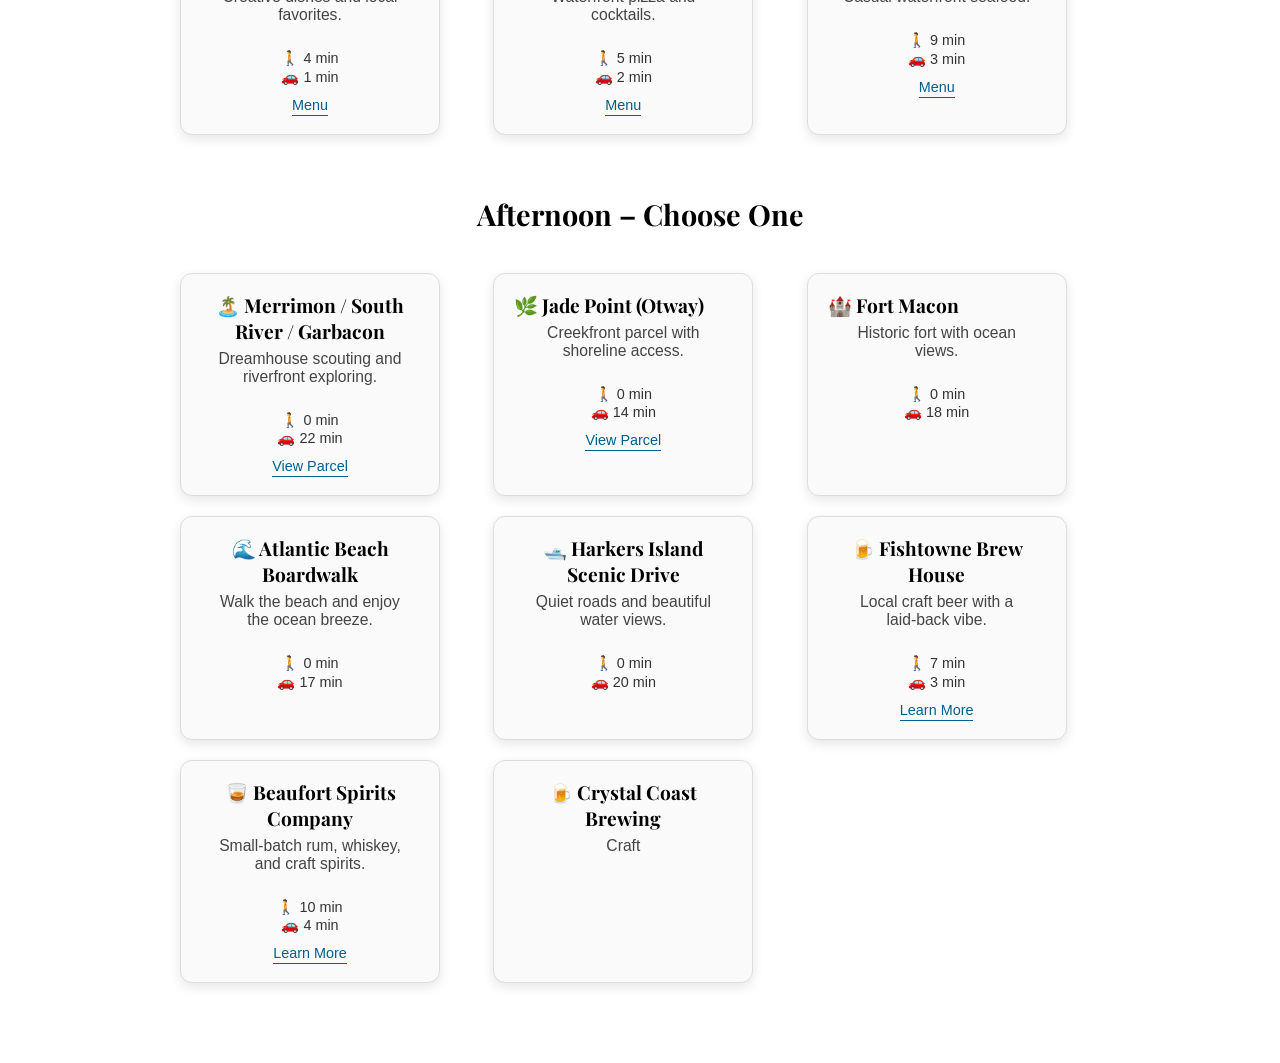
==== commit 884f879e: "Revise Day 2 HTML structure and content Updated the HTML structure and content for Day 2, including " ====
--- a/day2.html
+++ b/day2.html
@@ -15,6 +15,7 @@
             background: #ffffff;
         }
 
+        /* Marina dock background */
         body::before {
             content: "";
             position: fixed;
@@ -409,7 +410,4 @@
 
             <div class="choice-card" data-section="afternoon" data-choice="Crystal Coast Brewing Afternoon">
                 <h3>🍺 Crystal Coast Brewing</h3>
-                <p>Craft beer brewed right on the coast.</p>
-                <div class="distance-line">
-                    <span>🚶 0 min</span><br>
-                    <span>🚗 
+                <p>Craft
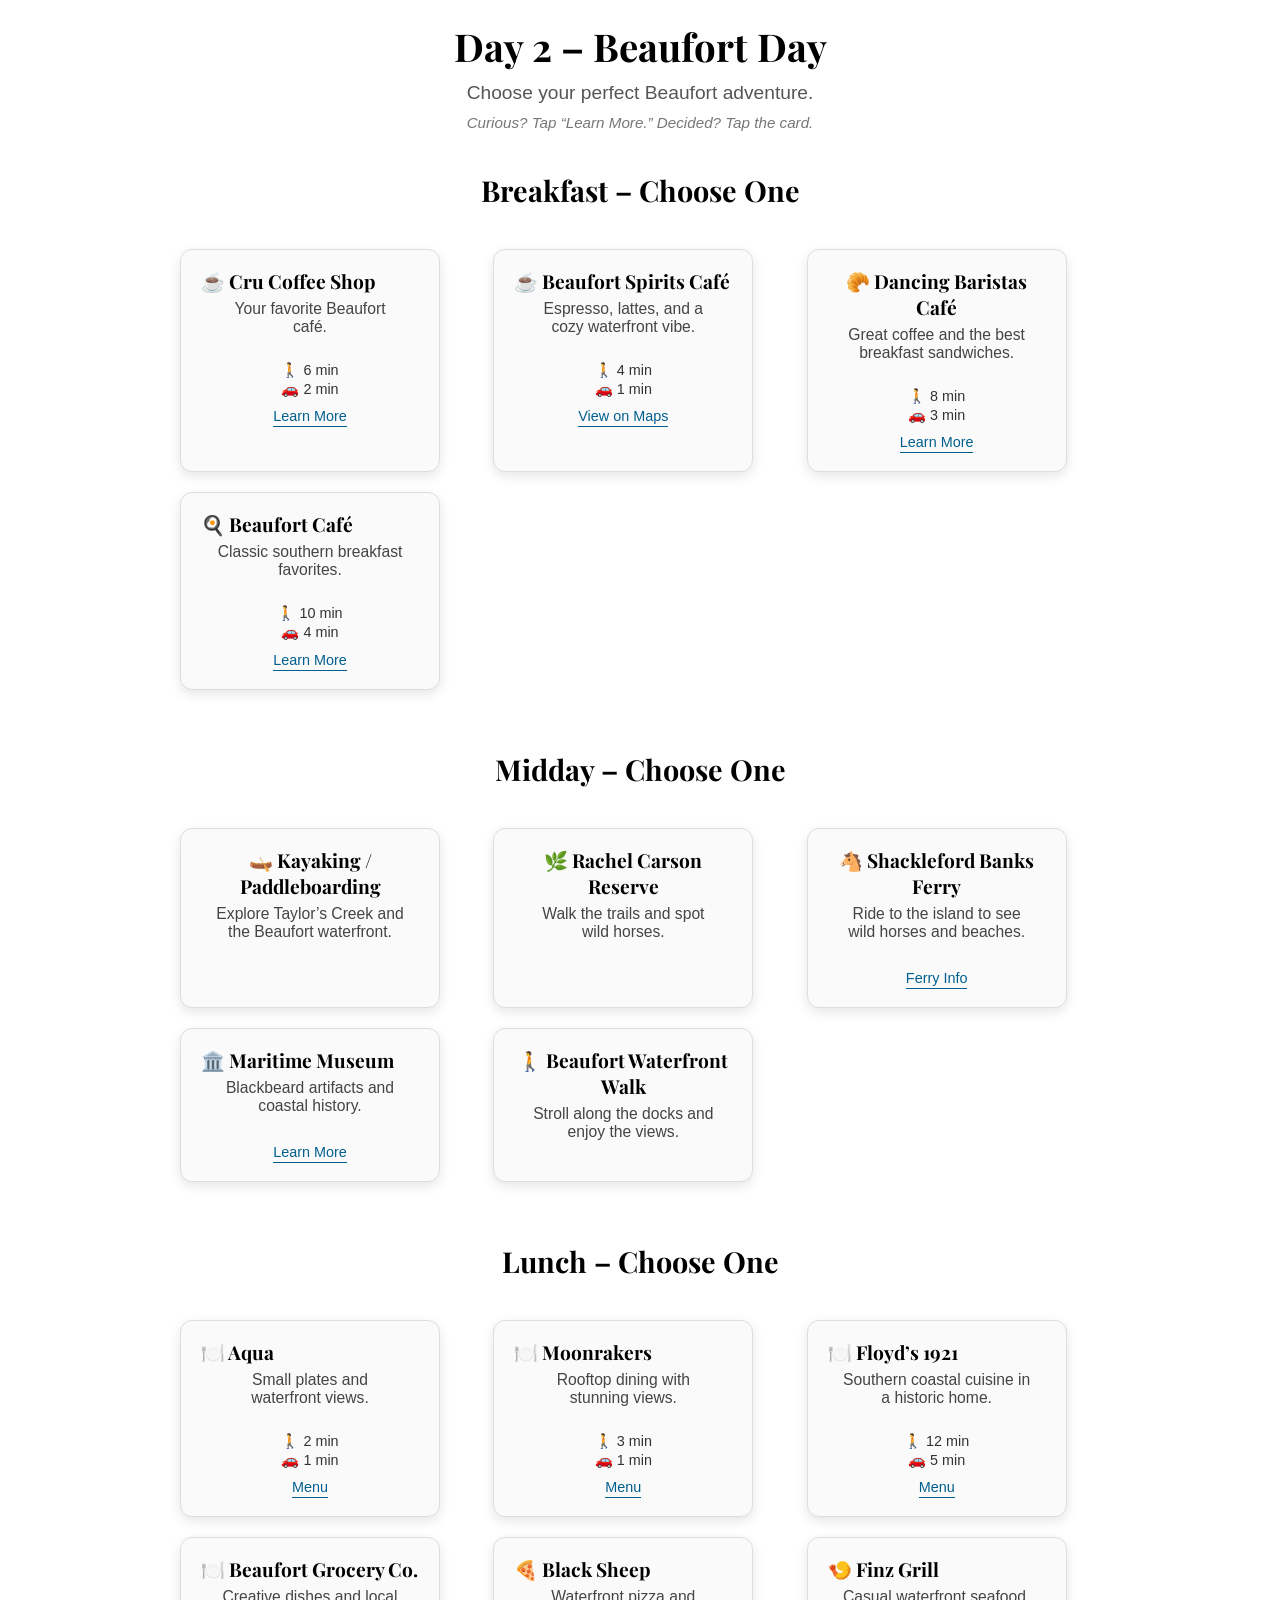
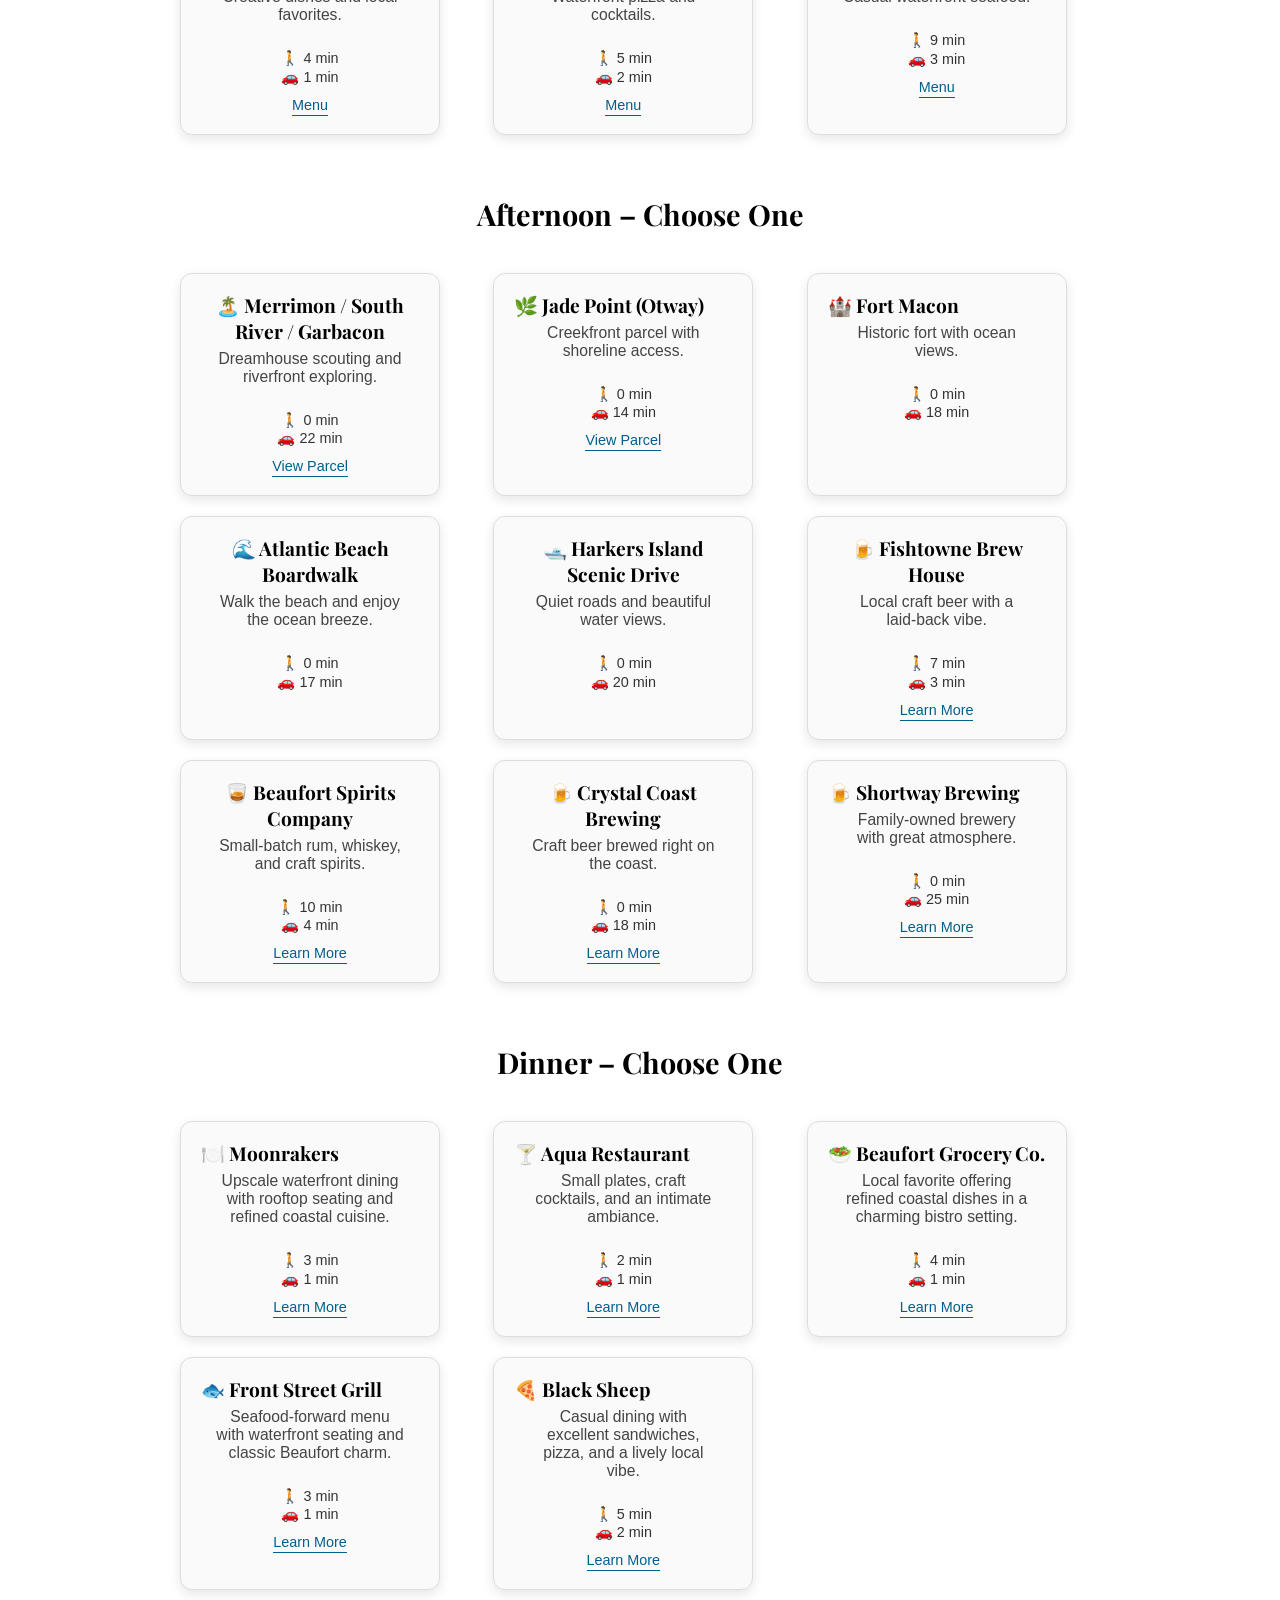
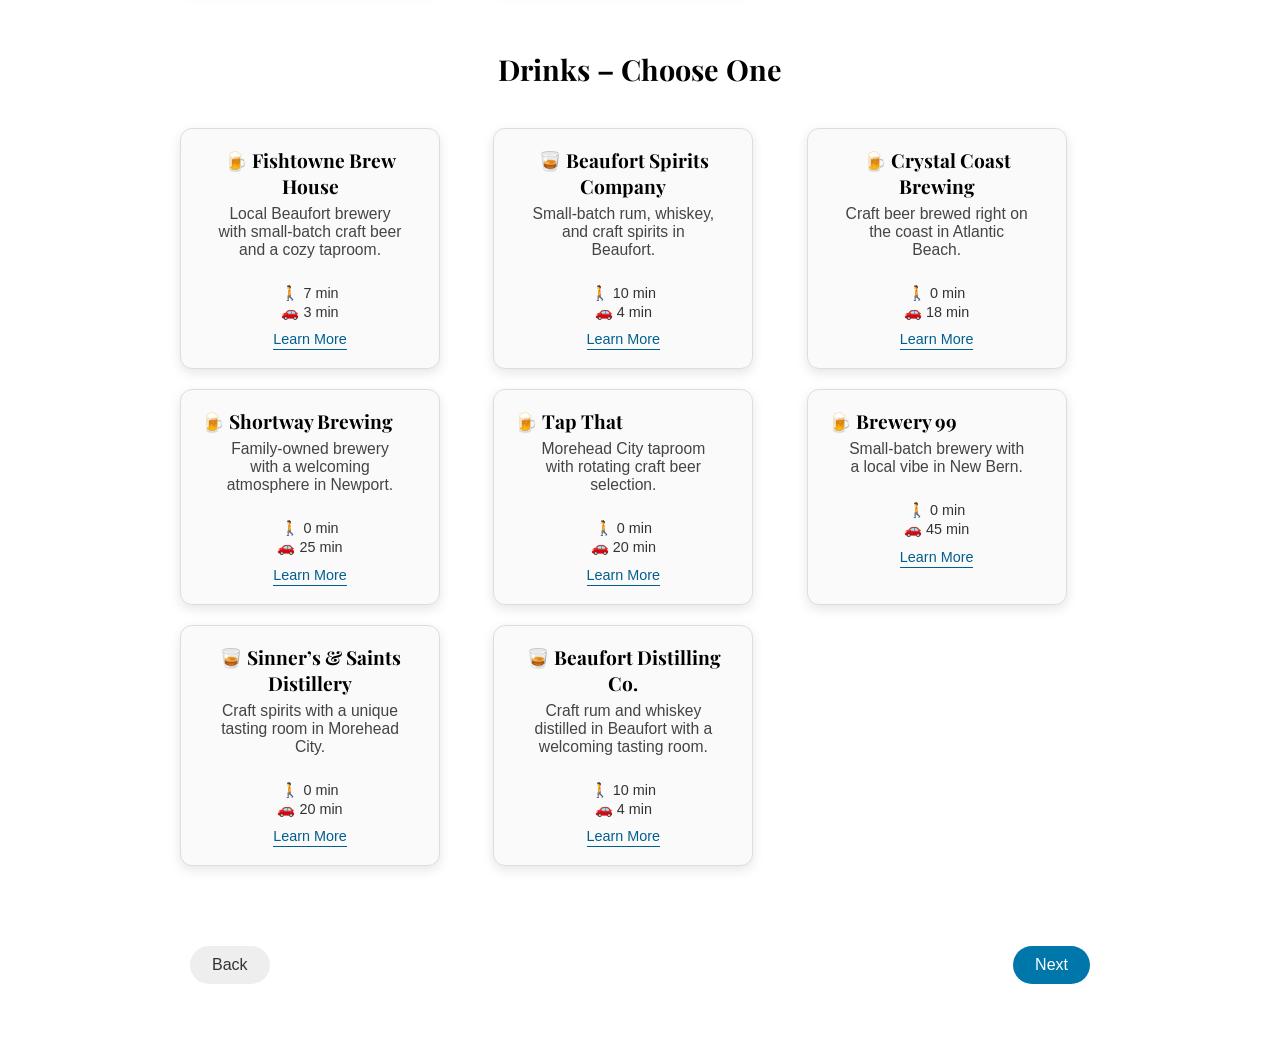
==== commit 0f0cc5d5: "Update print statement from 'Hello' to 'Goodbye'" ====
--- a/day2.html
+++ b/day2.html
@@ -15,7 +15,6 @@
             background: #ffffff;
         }
 
-        /* Marina dock background */
         body::before {
             content: "";
             position: fixed;
@@ -410,4 +409,236 @@
 
             <div class="choice-card" data-section="afternoon" data-choice="Crystal Coast Brewing Afternoon">
                 <h3>🍺 Crystal Coast Brewing</h3>
-                <p>Craft
+                <p>Craft beer brewed right on the coast.</p>
+                <div class="distance-line">
+                    <span>🚶 0 min</span><br>
+                    <span>🚗 18 min</span>
+                </div>
+                <a class="card-link" href="https://crystalcoastbrewingcompany.com/" target="_blank" onclick="event.stopPropagation()">Learn More</a>
+            </div>
+
+            <div class="choice-card" data-section="afternoon" data-choice="Shortway Brewing Afternoon">
+                <h3>🍺 Shortway Brewing</h3>
+                <p>Family‑owned brewery with great atmosphere.</p>
+                <div class="distance-line">
+                    <span>🚶 0 min</span><br>
+                    <span>🚗 25 min</span>
+                </div>
+                <a class="card-link" href="https://shortwaybrewing.com/" target="_blank" onclick="event.stopPropagation()">Learn More</a>
+            </div>
+
+        </div>
+    </section>
+
+    <!-- DINNER -->
+    <section class="section" id="dinner-section">
+        <h2>Dinner – Choose One</h2>
+
+        <div class="choices-container">
+
+            <div class="choice-card" data-section="dinner" data-choice="Moonrakers">
+                <h3>🍽️ Moonrakers</h3>
+                <p>Upscale waterfront dining with rooftop seating and refined coastal cuisine.</p>
+                <div class="distance-line">
+                    <span>🚶 3 min</span><br>
+                    <span>🚗 1 min</span>
+                </div>
+                <a class="card-link" href="https://moonrakersbeaufort.com/" target="_blank" onclick="event.stopPropagation()">Learn More</a>
+            </div>
+
+            <div class="choice-card" data-section="dinner" data-choice="Aqua">
+                <h3>🍸 Aqua Restaurant</h3>
+                <p>Small plates, craft cocktails, and an intimate ambiance.</p>
+                <div class="distance-line">
+                    <span>🚶 2 min</span><br>
+                    <span>🚗 1 min</span>
+                </div>
+                <a class="card-link" href="https://aquaexperience.com/" target="_blank" onclick="event.stopPropagation()">Learn More</a>
+            </div>
+
+            <div class="choice-card" data-section="dinner" data-choice="Beaufort Grocery Co">
+                <h3>🥗 Beaufort Grocery Co.</h3>
+                <p>Local favorite offering refined coastal dishes in a charming bistro setting.</p>
+                <div class="distance-line">
+                    <span>🚶 4 min</span><br>
+                    <span>🚗 1 min</span>
+                </div>
+                <a class="card-link" href="https://beaufortgrocery.com/" target="_blank" onclick="event.stopPropagation()">Learn More</a>
+            </div>
+
+            <div class="choice-card" data-section="dinner" data-choice="Front Street Grill">
+                <h3>🐟 Front Street Grill</h3>
+                <p>Seafood-forward menu with waterfront seating and classic Beaufort charm.</p>
+                <div class="distance-line">
+                    <span>🚶 3 min</span><br>
+                    <span>🚗 1 min</span>
+                </div>
+                <a class="card-link" href="https://frontstreetgrillatstillwater.com/" target="_blank" onclick="event.stopPropagation()">Learn More</a>
+            </div>
+
+            <div class="choice-card" data-section="dinner" data-choice="Black Sheep">
+                <h3>🍕 Black Sheep</h3>
+                <p>Casual dining with excellent sandwiches, pizza, and a lively local vibe.</p>
+                <div class="distance-line">
+                    <span>🚶 5 min</span><br>
+                    <span>🚗 2 min</span>
+                </div>
+                <a class="card-link" href="https://blacksheepbeaufort.com/" target="_blank" onclick="event.stopPropagation()">Learn More</a>
+            </div>
+
+        </div>
+    </section>
+
+    <!-- DRINKS -->
+    <section class="section" id="drinks-section">
+        <h2>Drinks – Choose One</h2>
+
+        <div class="choices-container">
+
+            <div class="choice-card" data-section="drinks" data-choice="Fishtowne Brew House">
+                <h3>🍺 Fishtowne Brew House</h3>
+                <p>Local Beaufort brewery with small-batch craft beer and a cozy taproom.</p>
+                <div class="distance-line">
+                    <span>🚶 7 min</span><br>
+                    <span>🚗 3 min</span>
+                </div>
+                <a class="card-link" href="https://www.fishtownebrewhouse.com/" target="_blank" onclick="event.stopPropagation()">Learn More</a>
+            </div>
+
+            <div class="choice-card" data-section="drinks" data-choice="Beaufort Spirits Company">
+                <h3>🥃 Beaufort Spirits Company</h3>
+                <p>Small-batch rum, whiskey, and craft spirits in Beaufort.</p>
+                <div class="distance-line">
+                    <span>🚶 10 min</span><br>
+                    <span>🚗 4 min</span>
+                </div>
+                <a class="card-link" href="https://beaufortspiritscompany.com/" target="_blank" onclick="event.stopPropagation()">Learn More</a>
+            </div>
+
+            <div class="choice-card" data-section="drinks" data-choice="Crystal Coast Brewing">
+                <h3>🍺 Crystal Coast Brewing</h3>
+                <p>Craft beer brewed right on the coast in Atlantic Beach.</p>
+                <div class="distance-line">
+                    <span>🚶 0 min</span><br>
+                    <span>🚗 18 min</span>
+                </div>
+                <a class="card-link" href="https://crystalcoastbrewingcompany.com/" target="_blank" onclick="event.stopPropagation()">Learn More</a>
+            </div>
+
+            <div class="choice-card" data-section="drinks" data-choice="Shortway Brewing">
+                <h3>🍺 Shortway Brewing</h3>
+                <p>Family-owned brewery with a welcoming atmosphere in Newport.</p>
+                <div class="distance-line">
+                    <span>🚶 0 min</span><br>
+                    <span>🚗 25 min</span>
+                </div>
+                <a class="card-link" href="https://shortwaybrewing.com/" target="_blank" onclick="event.stopPropagation()">Learn More</a>
+            </div>
+
+            <div class="choice-card" data-section="drinks" data-choice="Tap That">
+                <h3>🍺 Tap That</h3>
+                <p>Morehead City taproom with rotating craft beer selection.</p>
+                <div class="distance-line">
+                    <span>🚶 0 min</span><br>
+                    <span>🚗 20 min</span>
+                </div>
+                <a class="card-link" href="https://www.tapthatbeerandwine.com/" target="_blank" onclick="event.stopPropagation()">Learn More</a>
+            </div>
+
+            <div class="choice-card" data-section="drinks" data-choice="Brewery 99">
+                <h3>🍺 Brewery 99</h3>
+                <p>Small-batch brewery with a local vibe in New Bern.</p>
+                <div class="distance-line">
+                    <span>🚶 0 min</span><br>
+                    <span>🚗 45 min</span>
+                </div>
+                <a class="card-link" href="https://brewery99.com/" target="_blank" onclick="event.stopPropagation()">Learn More</a>
+            </div>
+
+            <div class="choice-card" data-section="drinks" data-choice="Sinners and Saints Distillery">
+                <h3>🥃 Sinner’s & Saints Distillery</h3>
+                <p>Craft spirits with a unique tasting room in Morehead City.</p>
+                <div class="distance-line">
+                    <span>🚶 0 min</span><br>
+                    <span>🚗 20 min</span>
+                </div>
+                <a class="card-link" href="https://www.sinnersandsaintsdistillery.com/" target="_blank" onclick="event.stopPropagation()">Learn More</a>
+            </div>
+
+            <div class="choice-card" data-section="drinks" data-choice="Beaufort Distilling Co">
+                <h3>🥃 Beaufort Distilling Co.</h3>
+                <p>Craft rum and whiskey distilled in Beaufort with a welcoming tasting room.</p>
+                <div class="distance-line">
+                    <span>🚶 10 min</span><br>
+                    <span>🚗 4 min</span>
+                </div>
+                <a class="card-link" href="https://www.beaufortdistilling.com/" target="_blank" onclick="event.stopPropagation()">Learn More</a>
+            </div>
+
+        </div>
+    </section>
+
+    <div class="nav-buttons">
+        <button class="back-btn" onclick="goBack('arrival.html')">Back</button>
+        <button class="next-btn" onclick="validateAndNext()">Next</button>
+    </div>
+</div>
+
+<script>
+    const cards = document.querySelectorAll('.choice-card');
+
+    cards.forEach(card => {
+        card.addEventListener('click', function (e) {
+            if (e.target.closest('.card-link')) return;
+
+            const section = this.dataset.section;
+            const choice = this.dataset.choice;
+
+            document.querySelectorAll(`.choice-card[data-section="${section}"]`)
+                .forEach(c => c.classList.remove('selected'));
+
+            this.classList.add('selected');
+
+            localStorage.setItem(`day2-${section}`, choice);
+            document.getElementById('error-message').style.display = 'none';
+        });
+    });
+
+    function validateAndNext() {
+        const breakfast = localStorage.getItem('day2-breakfast');
+        const midday = localStorage.getItem('day2-midday');
+        const lunch = localStorage.getItem('day2-lunch');
+        const afternoon = localStorage.getItem('day2-afternoon');
+        const dinner = localStorage.getItem('day2-dinner');
+        const drinks = localStorage.getItem('day2-drinks');
+
+        if (!breakfast || !midday || !lunch || !afternoon || !dinner || !drinks) {
+            const error = document.getElementById('error-message');
+            error.style.display = 'block';
+
+            if (!breakfast) {
+                document.getElementById('breakfast-section').scrollIntoView({ behavior: 'smooth' });
+            } else if (!midday) {
+                document.getElementById('midday-section').scrollIntoView({ behavior: 'smooth' });
+            } else if (!lunch) {
+                document.getElementById('lunch-section').scrollIntoView({ behavior: 'smooth' });
+            } else if (!afternoon) {
+                document.getElementById('afternoon-section').scrollIntoView({ behavior: 'smooth' });
+            } else if (!dinner) {
+                document.getElementById('dinner-section').scrollIntoView({ behavior: 'smooth' });
+            } else if (!drinks) {
+                document.getElementById('drinks-section').scrollIntoView({ behavior: 'smooth' });
+            }
+            return;
+        }
+
+        window.location.href = 'day3.html';
+    }
+
+    function goBack(page) {
+        window.location.href = page;
+    }
+</script>
+
+</body>
+</html>
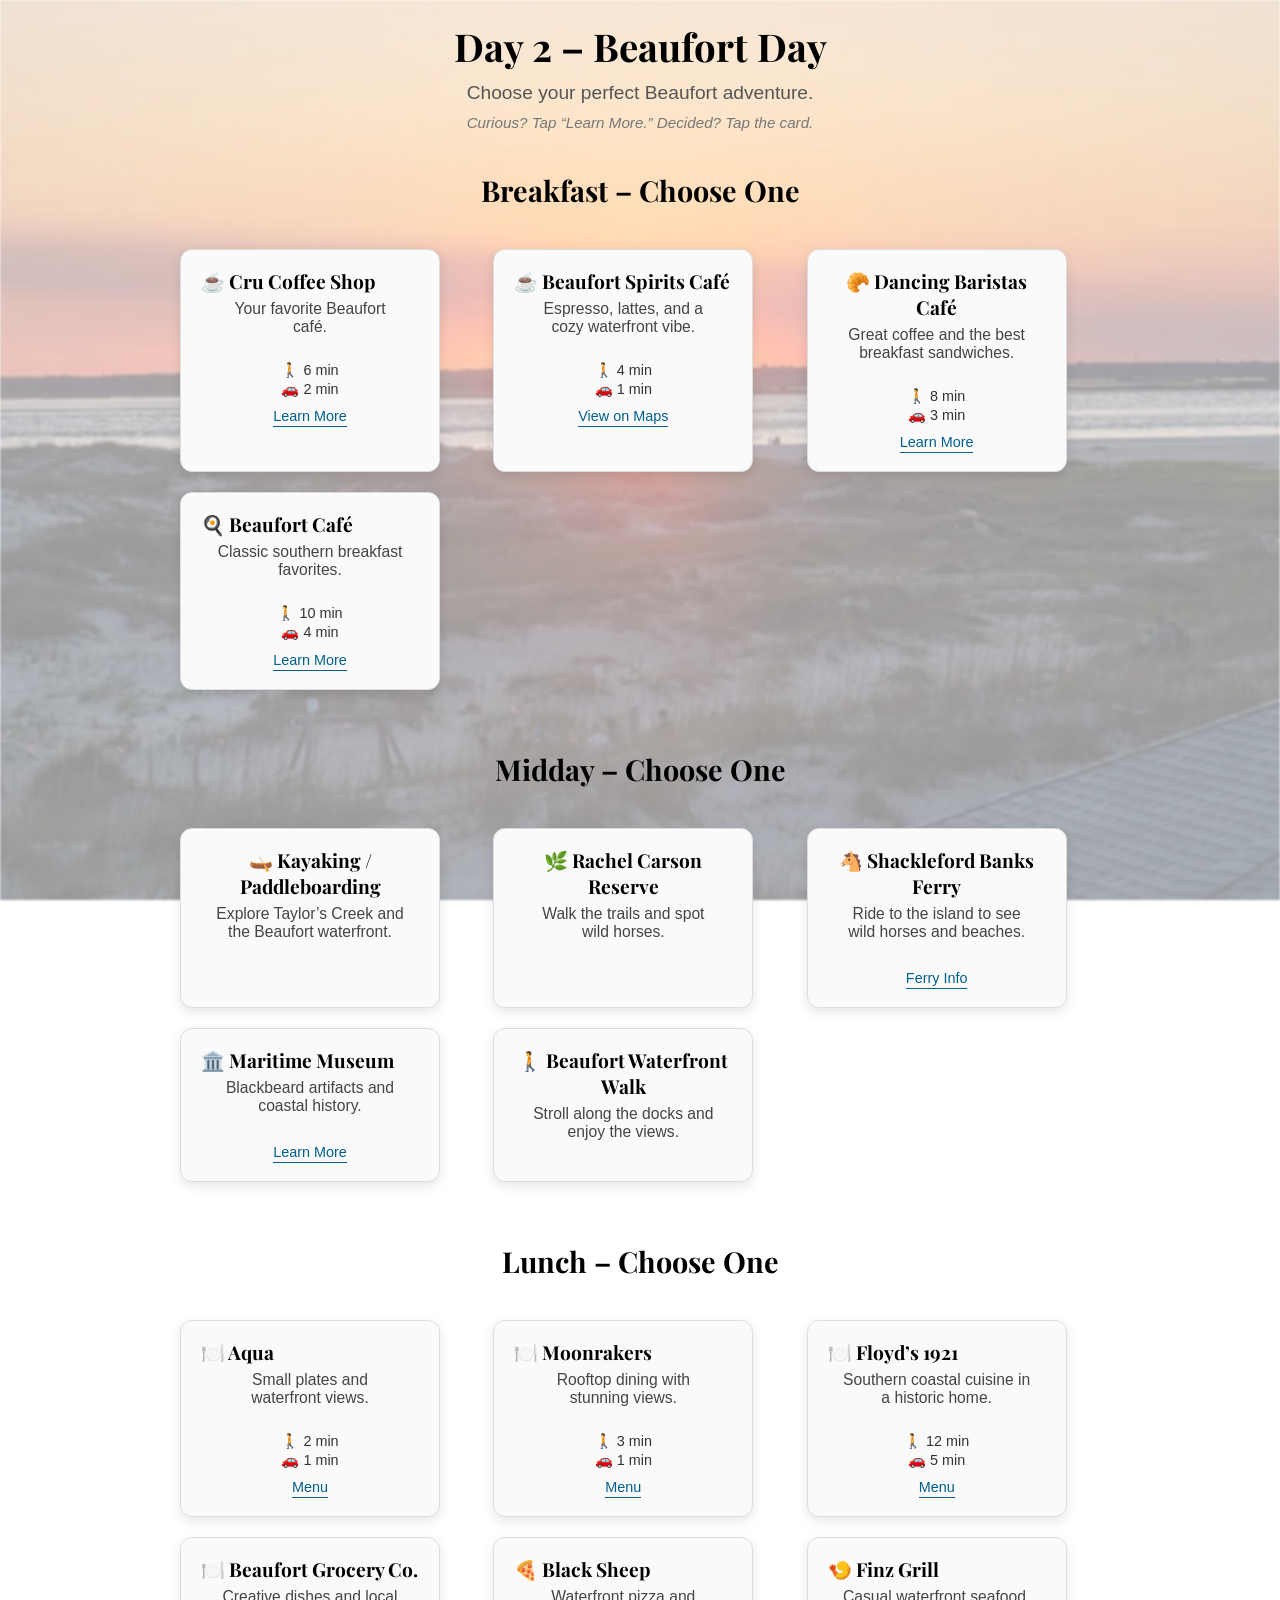
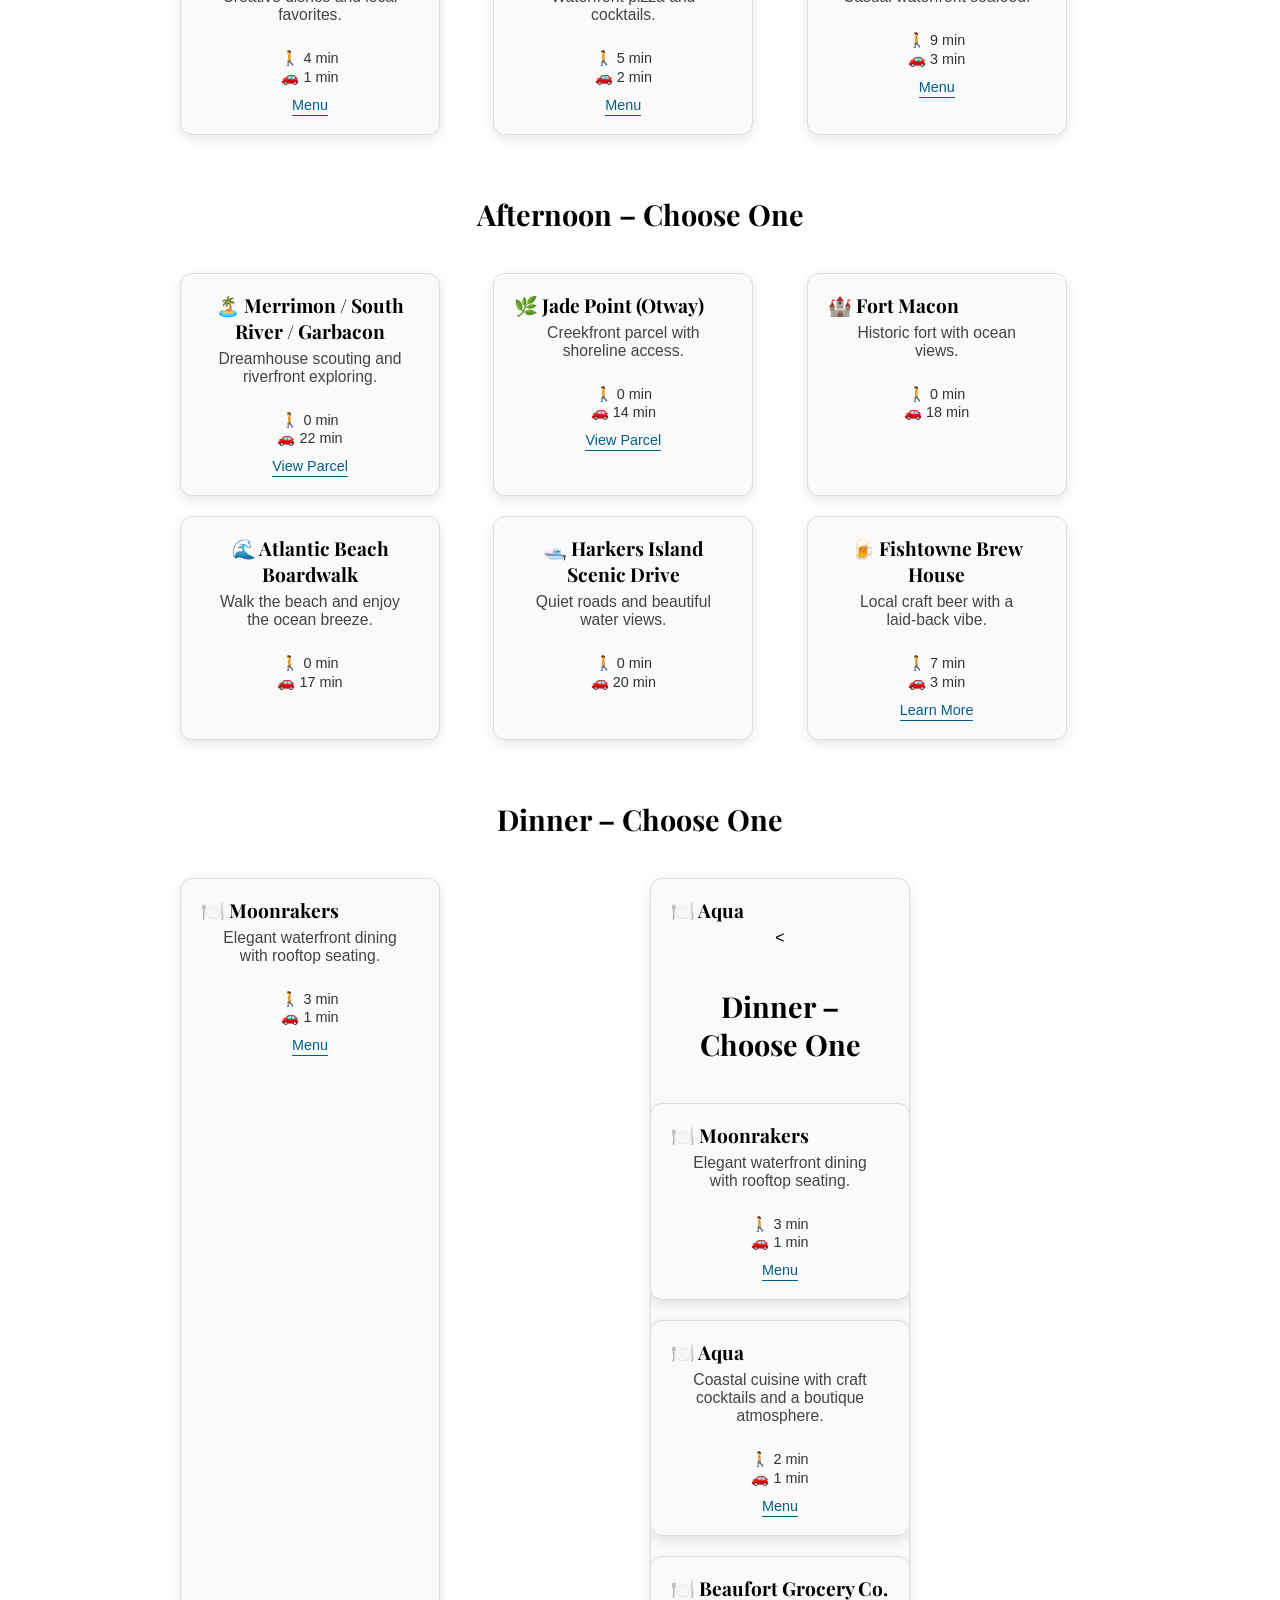
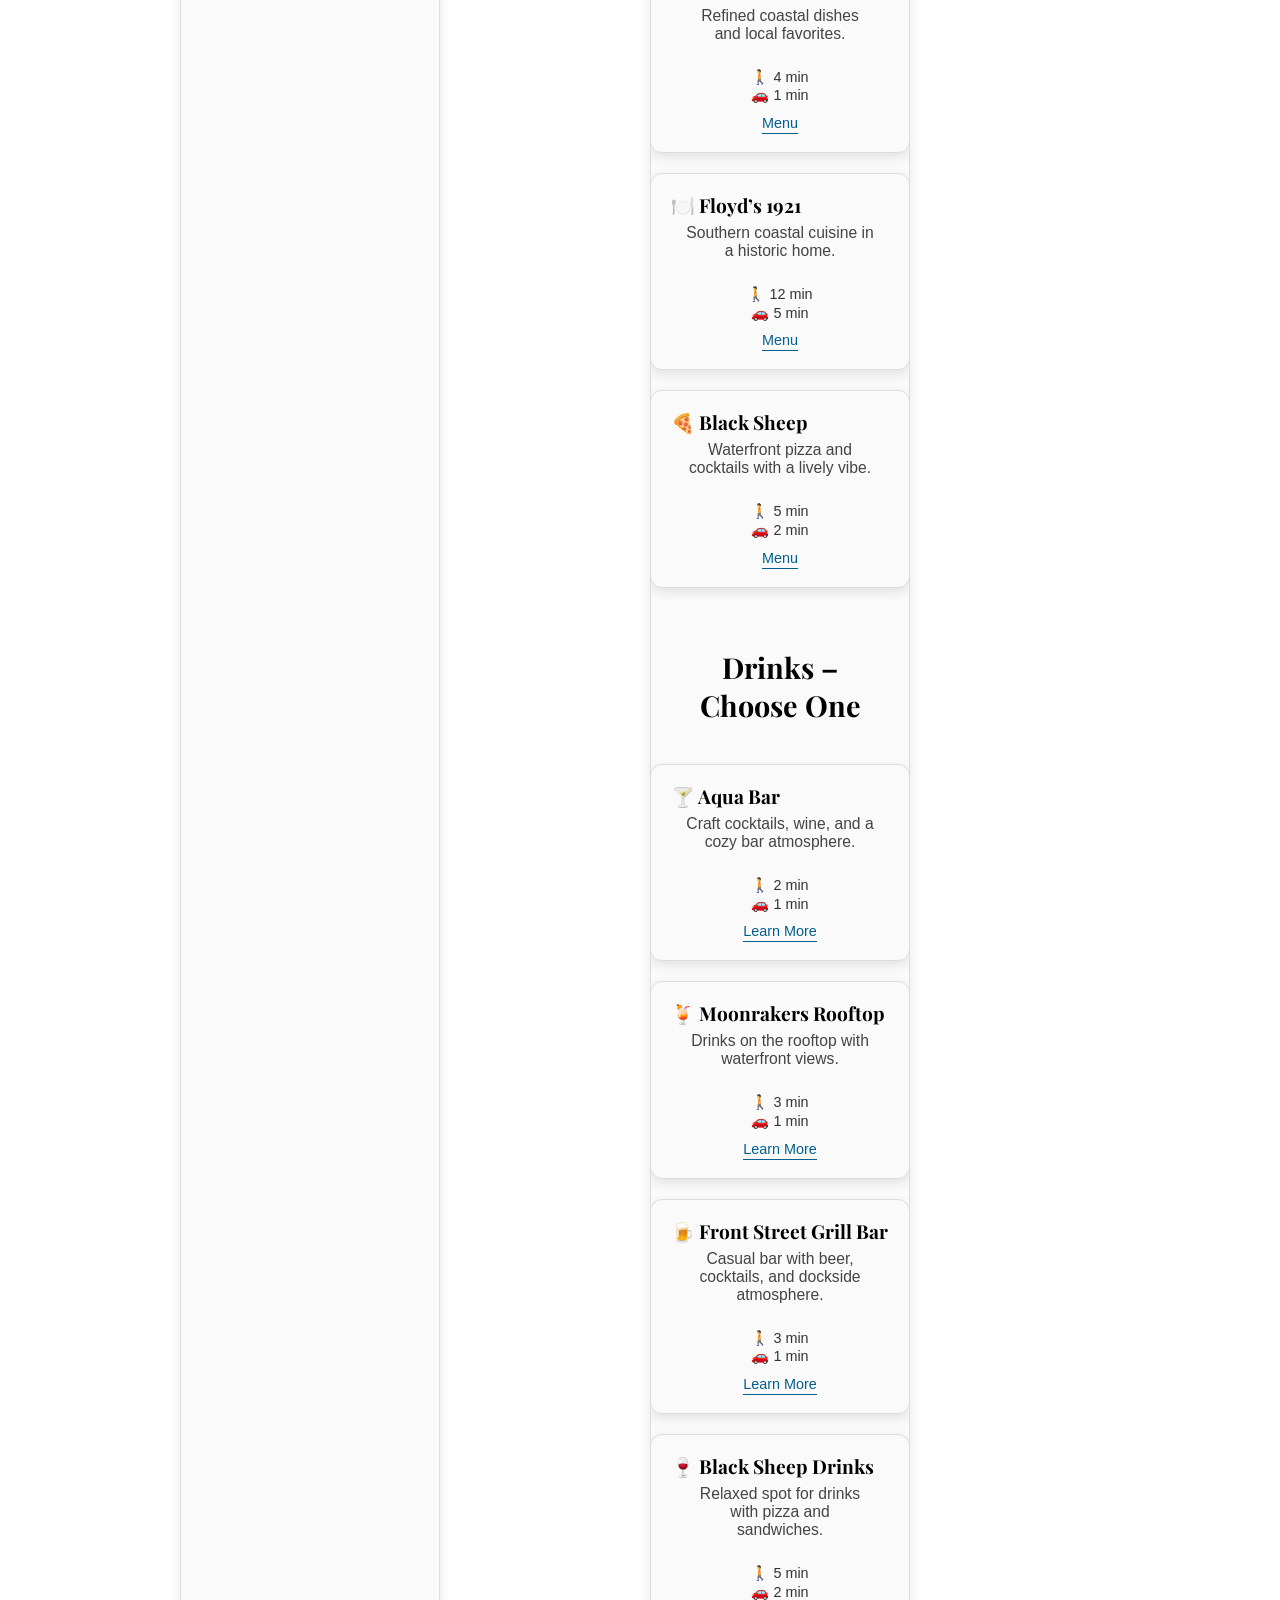
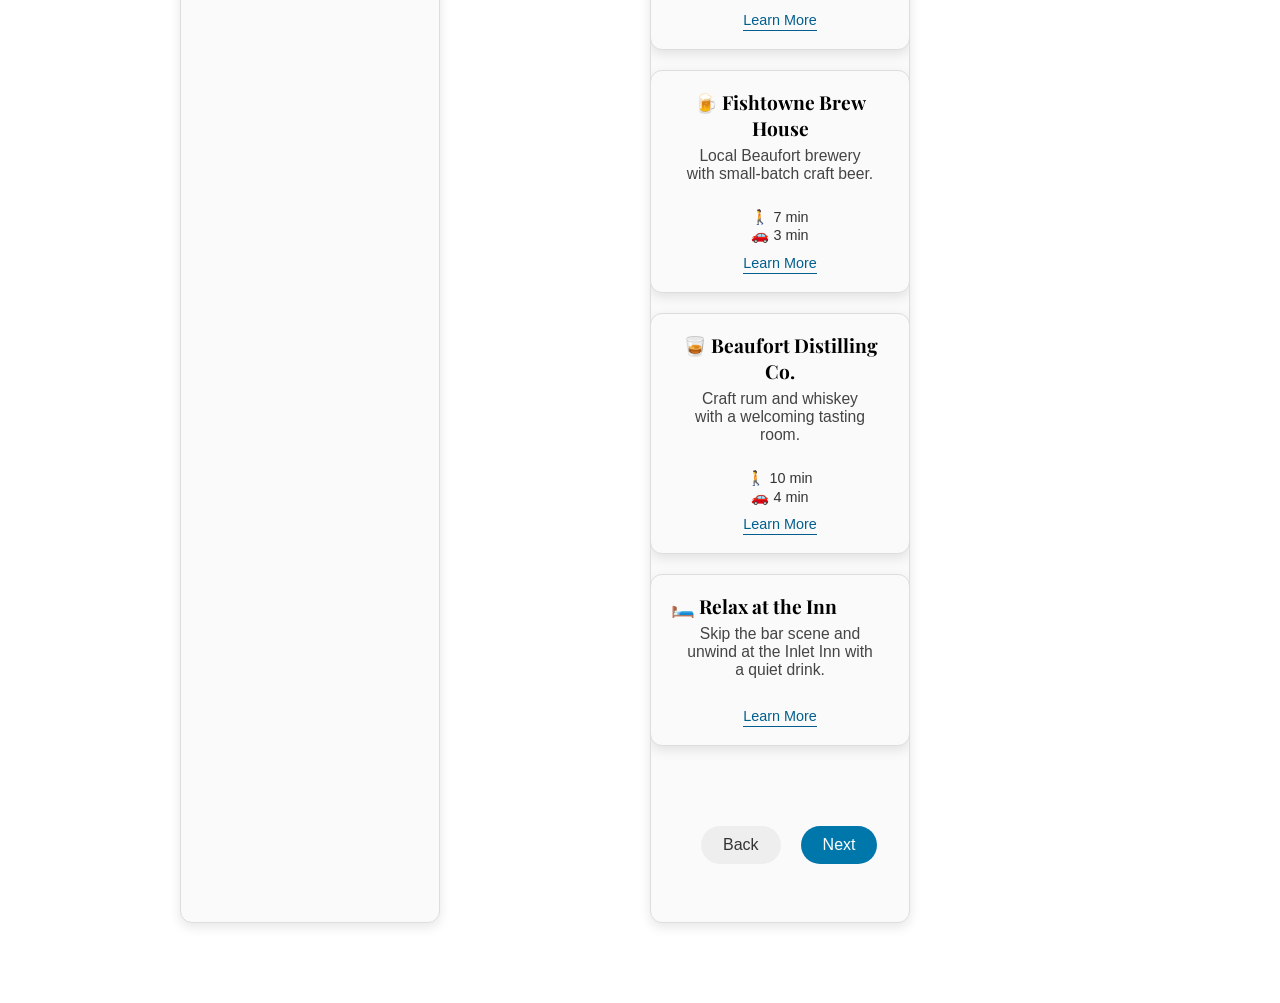
==== commit 4ab03f85: "Update fmt.Println message from 'Hello' to 'Goodbye'" ====
--- a/day2.html
+++ b/day2.html
@@ -15,15 +15,18 @@
             background: #ffffff;
         }
 
+        /* DAY 2 BACKGROUND — BEAUFORT 2 */
         body::before {
             content: "";
             position: fixed;
             inset: 0;
-            background: url('images/marina-wood.jpg');
+            background: url('images/beaufort 2.jpg');
             background-size: cover;
             background-position: center;
-            opacity: 0.10;
+            opacity: 0.40;
+            filter: blur(1px);
             pointer-events: none;
+            z-index: -1;
         }
 
         .page-wrapper {
@@ -165,6 +168,7 @@
         }
     </style>
 </head>
+
 <body>
 
 <div class="page-wrapper">
@@ -397,36 +401,6 @@
                 <a class="card-link" href="https://www.fishtownebrewhouse.com/" target="_blank" onclick="event.stopPropagation()">Learn More</a>
             </div>
 
-            <div class="choice-card" data-section="afternoon" data-choice="Beaufort Spirits Company Afternoon">
-                <h3>🥃 Beaufort Spirits Company</h3>
-                <p>Small‑batch rum, whiskey, and craft spirits.</p>
-                <div class="distance-line">
-                    <span>🚶 10 min</span><br>
-                    <span>🚗 4 min</span>
-                </div>
-                <a class="card-link" href="https://beaufortspiritscompany.com/" target="_blank" onclick="event.stopPropagation()">Learn More</a>
-            </div>
-
-            <div class="choice-card" data-section="afternoon" data-choice="Crystal Coast Brewing Afternoon">
-                <h3>🍺 Crystal Coast Brewing</h3>
-                <p>Craft beer brewed right on the coast.</p>
-                <div class="distance-line">
-                    <span>🚶 0 min</span><br>
-                    <span>🚗 18 min</span>
-                </div>
-                <a class="card-link" href="https://crystalcoastbrewingcompany.com/" target="_blank" onclick="event.stopPropagation()">Learn More</a>
-            </div>
-
-            <div class="choice-card" data-section="afternoon" data-choice="Shortway Brewing Afternoon">
-                <h3>🍺 Shortway Brewing</h3>
-                <p>Family‑owned brewery with great atmosphere.</p>
-                <div class="distance-line">
-                    <span>🚶 0 min</span><br>
-                    <span>🚗 25 min</span>
-                </div>
-                <a class="card-link" href="https://shortwaybrewing.com/" target="_blank" onclick="event.stopPropagation()">Learn More</a>
-            </div>
-
         </div>
     </section>
 
@@ -436,54 +410,73 @@
 
         <div class="choices-container">
 
-            <div class="choice-card" data-section="dinner" data-choice="Moonrakers">
+            <div class="choice-card" data-section="dinner" data-choice="Moonrakers Dinner">
                 <h3>🍽️ Moonrakers</h3>
-                <p>Upscale waterfront dining with rooftop seating and refined coastal cuisine.</p>
+                <p>Elegant waterfront dining with rooftop seating.</p>
                 <div class="distance-line">
                     <span>🚶 3 min</span><br>
                     <span>🚗 1 min</span>
                 </div>
-                <a class="card-link" href="https://moonrakersbeaufort.com/" target="_blank" onclick="event.stopPropagation()">Learn More</a>
-            </div>
-
-            <div class="choice-card" data-section="dinner" data-choice="Aqua">
-                <h3>🍸 Aqua Restaurant</h3>
-                <p>Small plates, craft cocktails, and an intimate ambiance.</p>
+                <a class="card-link" href="https://moonrakersbeaufort.com/" target="_blank" onclick="event.stopPropagation()">Menu</a>
+            </div>
+
+            <div class="choice-card" data-section="dinner" data-choice="Aqua Dinner">
+                <h3>🍽️ Aqua</h3>
+                <
+                        <!-- DINNER -->
+    <section class="section" id="dinner-section">
+        <h2>Dinner – Choose One</h2>
+
+        <div class="choices-container">
+
+            <div class="choice-card" data-section="dinner" data-choice="Moonrakers Dinner">
+                <h3>🍽️ Moonrakers</h3>
+                <p>Elegant waterfront dining with rooftop seating.</p>
+                <div class="distance-line">
+                    <span>🚶 3 min</span><br>
+                    <span>🚗 1 min</span>
+                </div>
+                <a class="card-link" href="https://moonrakersbeaufort.com/" target="_blank" onclick="event.stopPropagation()">Menu</a>
+            </div>
+
+            <div class="choice-card" data-section="dinner" data-choice="Aqua Dinner">
+                <h3>🍽️ Aqua</h3>
+                <p>Coastal cuisine with craft cocktails and a boutique atmosphere.</p>
                 <div class="distance-line">
                     <span>🚶 2 min</span><br>
                     <span>🚗 1 min</span>
                 </div>
-                <a class="card-link" href="https://aquaexperience.com/" target="_blank" onclick="event.stopPropagation()">Learn More</a>
-            </div>
-
-            <div class="choice-card" data-section="dinner" data-choice="Beaufort Grocery Co">
-                <h3>🥗 Beaufort Grocery Co.</h3>
-                <p>Local favorite offering refined coastal dishes in a charming bistro setting.</p>
+                <a class="card-link" href="https://aquabeaufort.com/" target="_blank" onclick="event.stopPropagation()">Menu</a>
+            </div>
+
+            <div class="choice-card" data-section="dinner" data-choice="Beaufort Grocery Dinner">
+                <h3>🍽️ Beaufort Grocery Co.</h3>
+                <p>Refined coastal dishes and local favorites.</p>
                 <div class="distance-line">
                     <span>🚶 4 min</span><br>
                     <span>🚗 1 min</span>
                 </div>
-                <a class="card-link" href="https://beaufortgrocery.com/" target="_blank" onclick="event.stopPropagation()">Learn More</a>
-            </div>
-
-            <div class="choice-card" data-section="dinner" data-choice="Front Street Grill">
-                <h3>🐟 Front Street Grill</h3>
-                <p>Seafood-forward menu with waterfront seating and classic Beaufort charm.</p>
-                <div class="distance-line">
-                    <span>🚶 3 min</span><br>
-                    <span>🚗 1 min</span>
-                </div>
-                <a class="card-link" href="https://frontstreetgrillatstillwater.com/" target="_blank" onclick="event.stopPropagation()">Learn More</a>
-            </div>
-
-            <div class="choice-card" data-section="dinner" data-choice="Black Sheep">
+                <a class="card-link" href="https://www.beaufortgrocery.com/" target="_blank" onclick="event.stopPropagation()">Menu</a>
+            </div>
+
+            <div class="choice-card" data-section="dinner" data-choice="Floyds Dinner">
+                <h3>🍽️ Floyd’s 1921</h3>
+                <p>Southern coastal cuisine in a historic home.</p>
+                <div class="distance-line">
+                    <span>🚶 12 min</span><br>
+                    <span>🚗 5 min</span>
+                </div>
+                <a class="card-link" href="https://www.floyds1921.com/" target="_blank" onclick="event.stopPropagation()">Menu</a>
+            </div>
+
+            <div class="choice-card" data-section="dinner" data-choice="Black Sheep Dinner">
                 <h3>🍕 Black Sheep</h3>
-                <p>Casual dining with excellent sandwiches, pizza, and a lively local vibe.</p>
+                <p>Waterfront pizza and cocktails with a lively vibe.</p>
                 <div class="distance-line">
                     <span>🚶 5 min</span><br>
                     <span>🚗 2 min</span>
                 </div>
-                <a class="card-link" href="https://blacksheepbeaufort.com/" target="_blank" onclick="event.stopPropagation()">Learn More</a>
+                <a class="card-link" href="https://blacksheepbeaufort.com/" target="_blank" onclick="event.stopPropagation()">Menu</a>
             </div>
 
         </div>
@@ -495,9 +488,49 @@
 
         <div class="choices-container">
 
-            <div class="choice-card" data-section="drinks" data-choice="Fishtowne Brew House">
+            <div class="choice-card" data-section="drinks" data-choice="Aqua Bar Drinks">
+                <h3>🍸 Aqua Bar</h3>
+                <p>Craft cocktails, wine, and a cozy bar atmosphere.</p>
+                <div class="distance-line">
+                    <span>🚶 2 min</span><br>
+                    <span>🚗 1 min</span>
+                </div>
+                <a class="card-link" href="https://aquabeaufort.com/" target="_blank" onclick="event.stopPropagation()">Learn More</a>
+            </div>
+
+            <div class="choice-card" data-section="drinks" data-choice="Moonrakers Rooftop Drinks">
+                <h3>🍹 Moonrakers Rooftop</h3>
+                <p>Drinks on the rooftop with waterfront views.</p>
+                <div class="distance-line">
+                    <span>🚶 3 min</span><br>
+                    <span>🚗 1 min</span>
+                </div>
+                <a class="card-link" href="https://moonrakersbeaufort.com/" target="_blank" onclick="event.stopPropagation()">Learn More</a>
+            </div>
+
+            <div class="choice-card" data-section="drinks" data-choice="Front Street Grill Bar Drinks">
+                <h3>🍺 Front Street Grill Bar</h3>
+                <p>Casual bar with beer, cocktails, and dockside atmosphere.</p>
+                <div class="distance-line">
+                    <span>🚶 3 min</span><br>
+                    <span>🚗 1 min</span>
+                </div>
+                <a class="card-link" href="https://frontstreetgrillatstillwater.com/" target="_blank" onclick="event.stopPropagation()">Learn More</a>
+            </div>
+
+            <div class="choice-card" data-section="drinks" data-choice="Black Sheep Drinks">
+                <h3>🍷 Black Sheep Drinks</h3>
+                <p>Relaxed spot for drinks with pizza and sandwiches.</p>
+                <div class="distance-line">
+                    <span>🚶 5 min</span><br>
+                    <span>🚗 2 min</span>
+                </div>
+                <a class="card-link" href="https://blacksheepbeaufort.com/" target="_blank" onclick="event.stopPropagation()">Learn More</a>
+            </div>
+
+            <div class="choice-card" data-section="drinks" data-choice="Fishtowne Brew House Drinks">
                 <h3>🍺 Fishtowne Brew House</h3>
-                <p>Local Beaufort brewery with small-batch craft beer and a cozy taproom.</p>
+                <p>Local Beaufort brewery with small‑batch craft beer.</p>
                 <div class="distance-line">
                     <span>🚶 7 min</span><br>
                     <span>🚗 3 min</span>
@@ -505,81 +538,27 @@
                 <a class="card-link" href="https://www.fishtownebrewhouse.com/" target="_blank" onclick="event.stopPropagation()">Learn More</a>
             </div>
 
-            <div class="choice-card" data-section="drinks" data-choice="Beaufort Spirits Company">
-                <h3>🥃 Beaufort Spirits Company</h3>
-                <p>Small-batch rum, whiskey, and craft spirits in Beaufort.</p>
+            <div class="choice-card" data-section="drinks" data-choice="Beaufort Distilling Drinks">
+                <h3>🥃 Beaufort Distilling Co.</h3>
+                <p>Craft rum and whiskey with a welcoming tasting room.</p>
                 <div class="distance-line">
                     <span>🚶 10 min</span><br>
                     <span>🚗 4 min</span>
                 </div>
-                <a class="card-link" href="https://beaufortspiritscompany.com/" target="_blank" onclick="event.stopPropagation()">Learn More</a>
-            </div>
-
-            <div class="choice-card" data-section="drinks" data-choice="Crystal Coast Brewing">
-                <h3>🍺 Crystal Coast Brewing</h3>
-                <p>Craft beer brewed right on the coast in Atlantic Beach.</p>
-                <div class="distance-line">
-                    <span>🚶 0 min</span><br>
-                    <span>🚗 18 min</span>
-                </div>
-                <a class="card-link" href="https://crystalcoastbrewingcompany.com/" target="_blank" onclick="event.stopPropagation()">Learn More</a>
-            </div>
-
-            <div class="choice-card" data-section="drinks" data-choice="Shortway Brewing">
-                <h3>🍺 Shortway Brewing</h3>
-                <p>Family-owned brewery with a welcoming atmosphere in Newport.</p>
-                <div class="distance-line">
-                    <span>🚶 0 min</span><br>
-                    <span>🚗 25 min</span>
-                </div>
-                <a class="card-link" href="https://shortwaybrewing.com/" target="_blank" onclick="event.stopPropagation()">Learn More</a>
-            </div>
-
-            <div class="choice-card" data-section="drinks" data-choice="Tap That">
-                <h3>🍺 Tap That</h3>
-                <p>Morehead City taproom with rotating craft beer selection.</p>
-                <div class="distance-line">
-                    <span>🚶 0 min</span><br>
-                    <span>🚗 20 min</span>
-                </div>
-                <a class="card-link" href="https://www.tapthatbeerandwine.com/" target="_blank" onclick="event.stopPropagation()">Learn More</a>
-            </div>
-
-            <div class="choice-card" data-section="drinks" data-choice="Brewery 99">
-                <h3>🍺 Brewery 99</h3>
-                <p>Small-batch brewery with a local vibe in New Bern.</p>
-                <div class="distance-line">
-                    <span>🚶 0 min</span><br>
-                    <span>🚗 45 min</span>
-                </div>
-                <a class="card-link" href="https://brewery99.com/" target="_blank" onclick="event.stopPropagation()">Learn More</a>
-            </div>
-
-            <div class="choice-card" data-section="drinks" data-choice="Sinners and Saints Distillery">
-                <h3>🥃 Sinner’s & Saints Distillery</h3>
-                <p>Craft spirits with a unique tasting room in Morehead City.</p>
-                <div class="distance-line">
-                    <span>🚶 0 min</span><br>
-                    <span>🚗 20 min</span>
-                </div>
-                <a class="card-link" href="https://www.sinnersandsaintsdistillery.com/" target="_blank" onclick="event.stopPropagation()">Learn More</a>
-            </div>
-
-            <div class="choice-card" data-section="drinks" data-choice="Beaufort Distilling Co">
-                <h3>🥃 Beaufort Distilling Co.</h3>
-                <p>Craft rum and whiskey distilled in Beaufort with a welcoming tasting room.</p>
-                <div class="distance-line">
-                    <span>🚶 10 min</span><br>
-                    <span>🚗 4 min</span>
-                </div>
                 <a class="card-link" href="https://www.beaufortdistilling.com/" target="_blank" onclick="event.stopPropagation()">Learn More</a>
+            </div>
+
+            <div class="choice-card" data-section="drinks" data-choice="Relax at the Inn Drinks">
+                <h3>🛏️ Relax at the Inn</h3>
+                <p>Skip the bar scene and unwind at the Inlet Inn with a quiet drink.</p>
+                <a class="card-link" href="https://inlet-inn.com/features-amenities/" target="_blank" onclick="event.stopPropagation()">Learn More</a>
             </div>
 
         </div>
     </section>
 
     <div class="nav-buttons">
-        <button class="back-btn" onclick="goBack('arrival.html')">Back</button>
+        <button class="back-btn" onclick="goBack('dinner-and-drinks.html')">Back</button>
         <button class="next-btn" onclick="validateAndNext()">Next</button>
     </div>
 </div>
@@ -605,29 +584,30 @@
     });
 
     function validateAndNext() {
-        const breakfast = localStorage.getItem('day2-breakfast');
-        const midday = localStorage.getItem('day2-midday');
-        const lunch = localStorage.getItem('day2-lunch');
-        const afternoon = localStorage.getItem('day2-afternoon');
-        const dinner = localStorage.getItem('day2-dinner');
-        const drinks = localStorage.getItem('day2-drinks');
-
-        if (!breakfast || !midday || !lunch || !afternoon || !dinner || !drinks) {
+        const requiredSections = [
+            'breakfast',
+            'midday',
+            'lunch',
+            'afternoon',
+            'dinner',
+            'drinks'
+        ];
+
+        let missing = [];
+
+        requiredSections.forEach(section => {
+            const choice = localStorage.getItem(`day2-${section}`);
+            if (!choice) missing.push(section);
+        });
+
+        if (missing.length > 0) {
             const error = document.getElementById('error-message');
             error.style.display = 'block';
 
-            if (!breakfast) {
-                document.getElementById('breakfast-section').scrollIntoView({ behavior: 'smooth' });
-            } else if (!midday) {
-                document.getElementById('midday-section').scrollIntoView({ behavior: 'smooth' });
-            } else if (!lunch) {
-                document.getElementById('lunch-section').scrollIntoView({ behavior: 'smooth' });
-            } else if (!afternoon) {
-                document.getElementById('afternoon-section').scrollIntoView({ behavior: 'smooth' });
-            } else if (!dinner) {
-                document.getElementById('dinner-section').scrollIntoView({ behavior: 'smooth' });
-            } else if (!drinks) {
-                document.getElementById('drinks-section').scrollIntoView({ behavior: 'smooth' });
+            const firstMissing = missing[0];
+            const sectionElement = document.getElementById(`${firstMissing}-section`);
+            if (sectionElement) {
+                sectionElement.scrollIntoView({ behavior: 'smooth' });
             }
             return;
         }
@@ -642,3 +622,4 @@
 
 </body>
 </html>
+
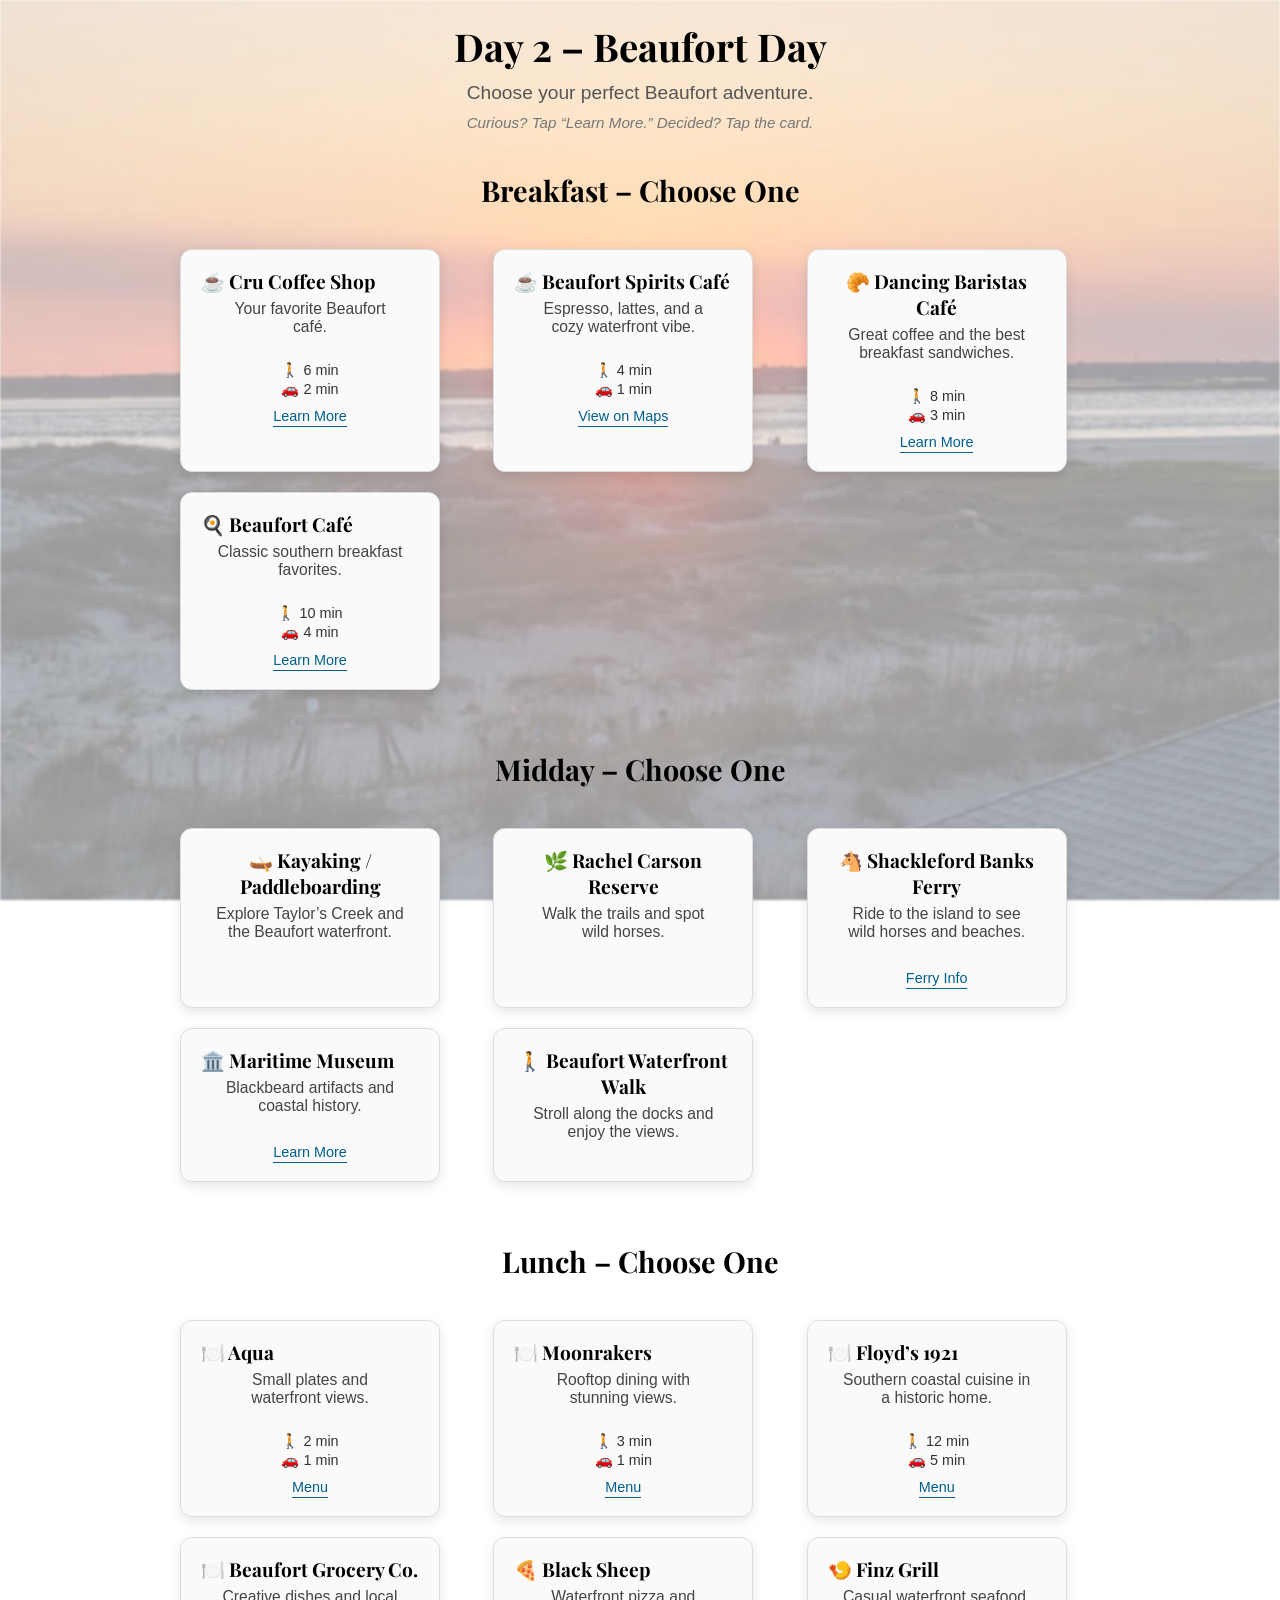
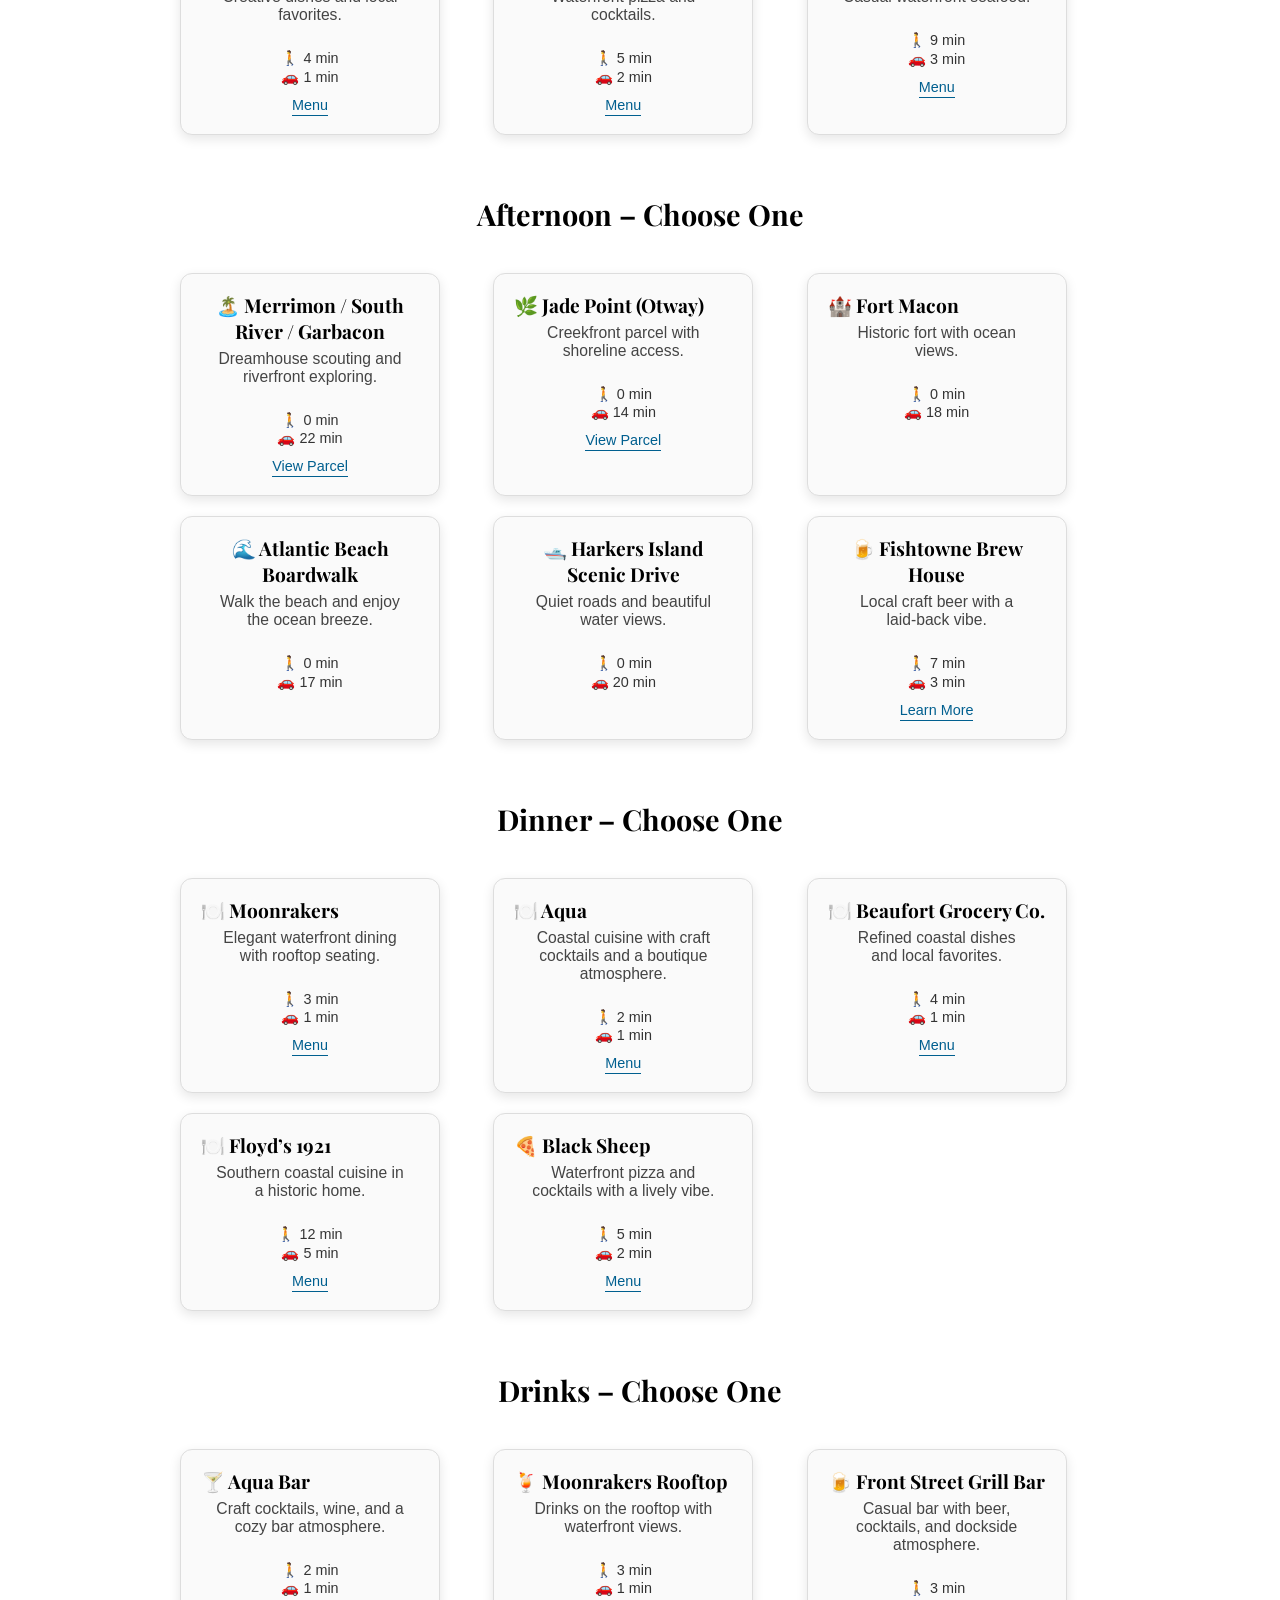
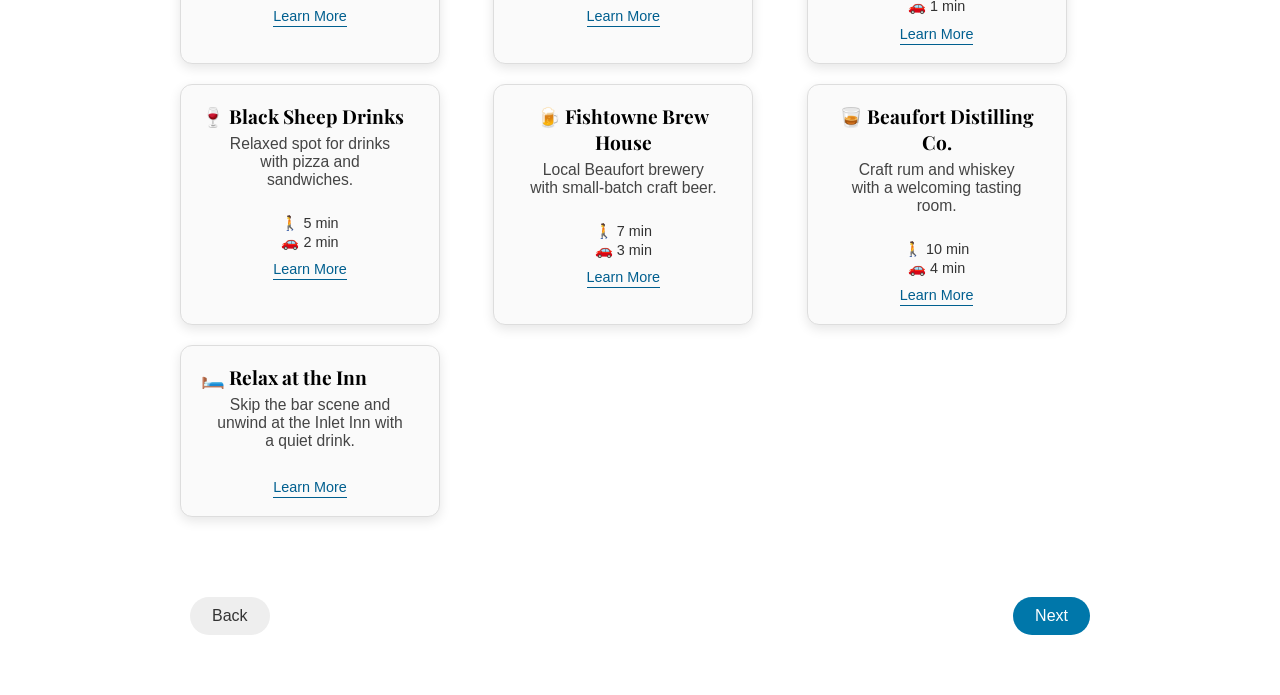
==== commit 1c474509: "Update print statement from 'Hello' to 'Goodbye'" ====
--- a/day2.html
+++ b/day2.html
@@ -400,29 +400,9 @@
                 </div>
                 <a class="card-link" href="https://www.fishtownebrewhouse.com/" target="_blank" onclick="event.stopPropagation()">Learn More</a>
             </div>
-
         </div>
     </section>
 
-    <!-- DINNER -->
-    <section class="section" id="dinner-section">
-        <h2>Dinner – Choose One</h2>
-
-        <div class="choices-container">
-
-            <div class="choice-card" data-section="dinner" data-choice="Moonrakers Dinner">
-                <h3>🍽️ Moonrakers</h3>
-                <p>Elegant waterfront dining with rooftop seating.</p>
-                <div class="distance-line">
-                    <span>🚶 3 min</span><br>
-                    <span>🚗 1 min</span>
-                </div>
-                <a class="card-link" href="https://moonrakersbeaufort.com/" target="_blank" onclick="event.stopPropagation()">Menu</a>
-            </div>
-
-            <div class="choice-card" data-section="dinner" data-choice="Aqua Dinner">
-                <h3>🍽️ Aqua</h3>
-                <
                         <!-- DINNER -->
     <section class="section" id="dinner-section">
         <h2>Dinner – Choose One</h2>
